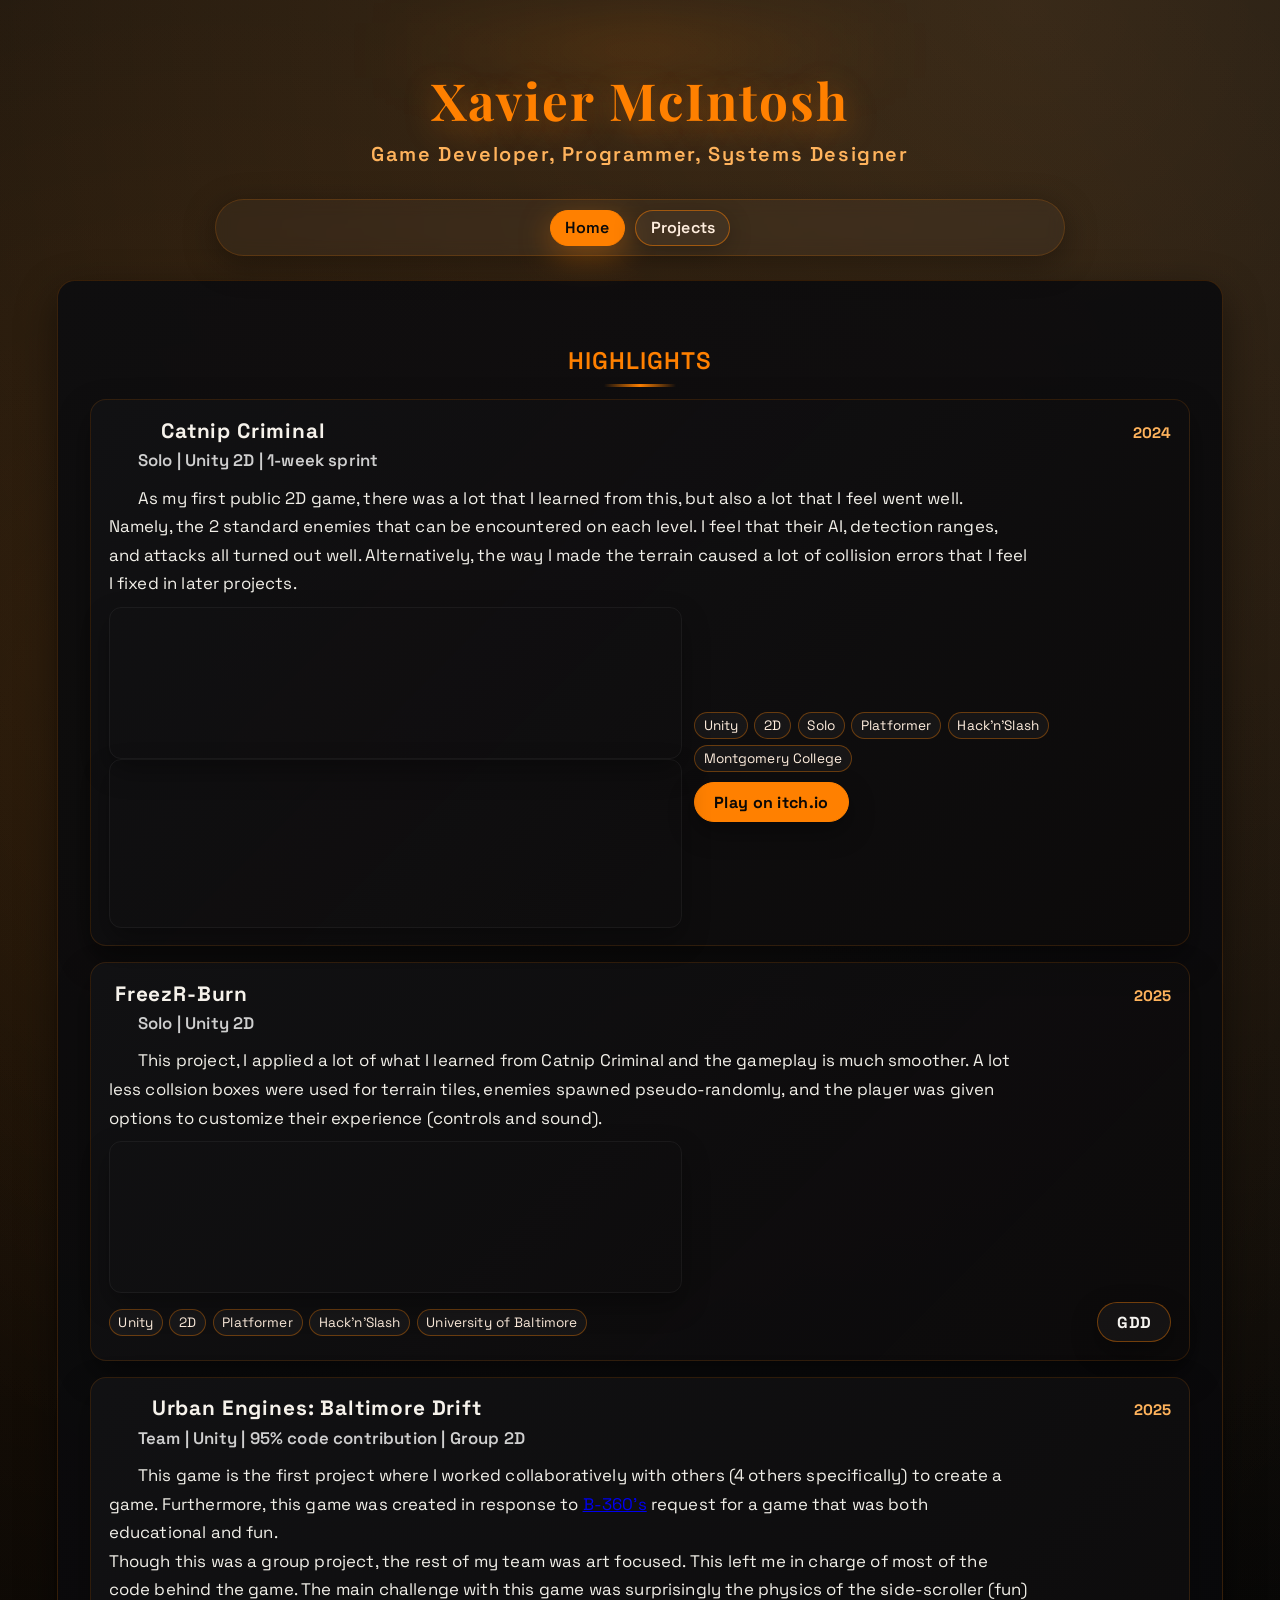
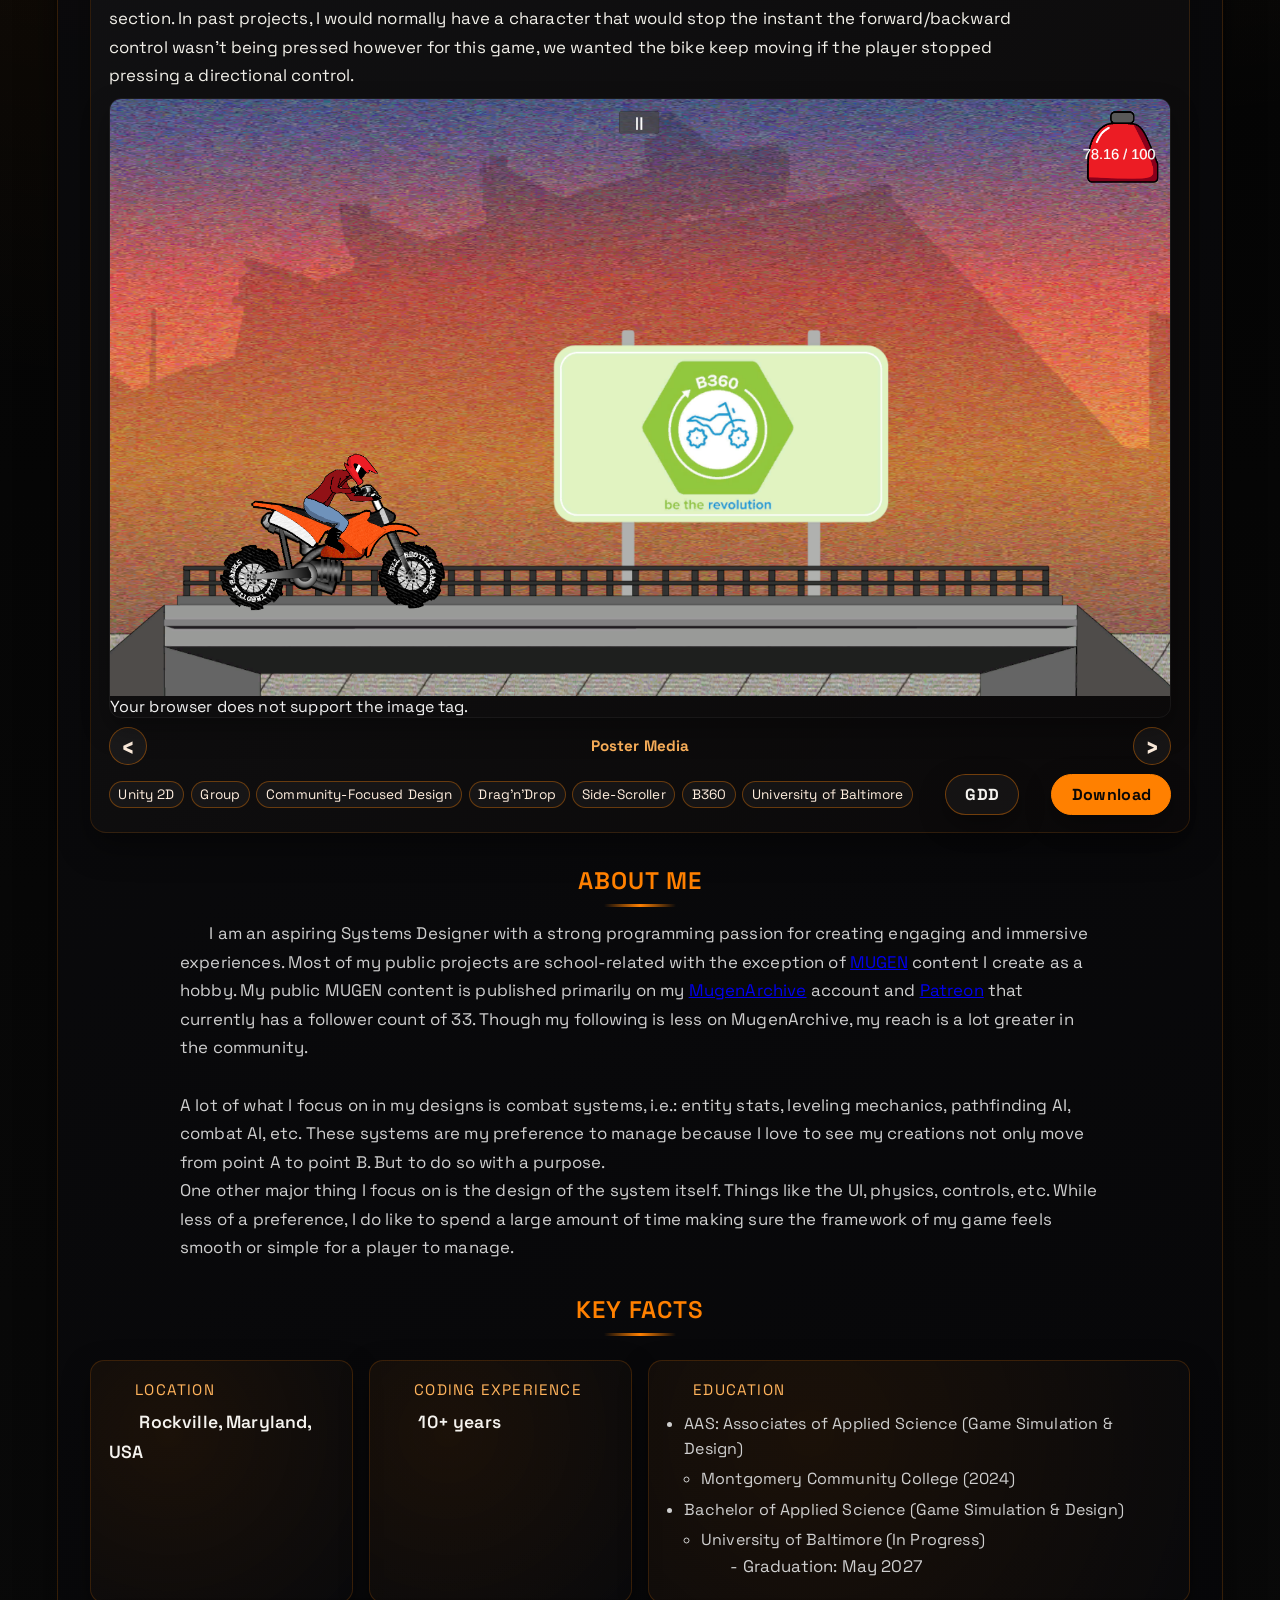
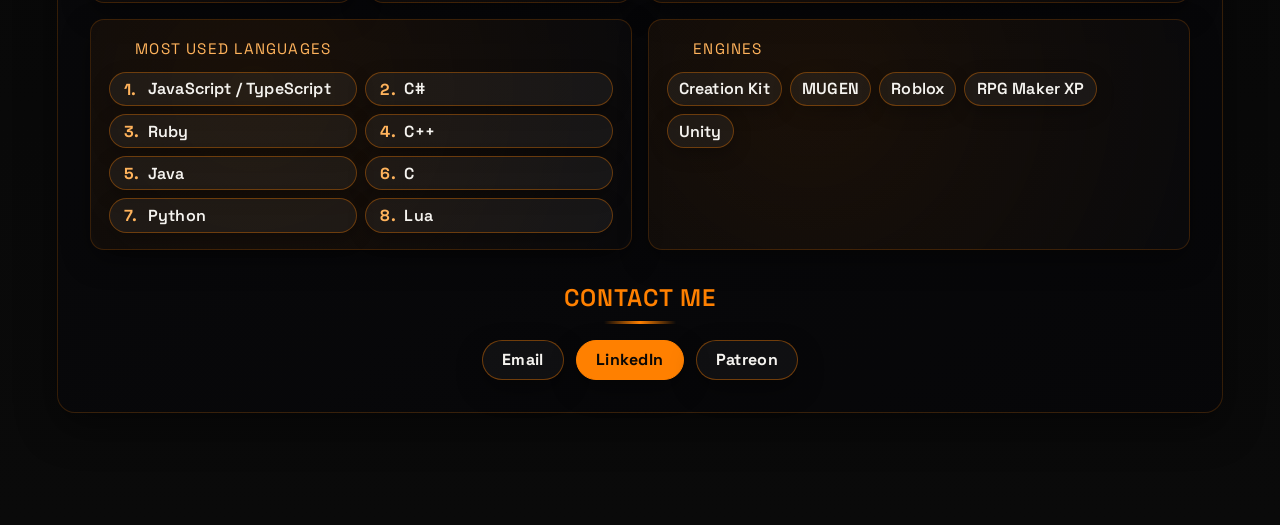
==== index.html @ 31fa4cba "Baltimore Drift Media" ====
<!DOCTYPE html>
<html lang="en">
	<head>
		<meta charset="UTF-8">
		<meta name="viewport" content="width=device-width, initial-scale=1.0">
		<title>Chickennuggetprime - Home</title>
		<link rel="stylesheet" href="css/default.css">
	</head>
	<body>
		<header>
		</header>

		<nav id="main-nav"></nav>

		<main>
			<!-- Highlight 2-3 best projects here -->
			<h2 id="highlights">Highlights</h2>
			<section class="project-subsection">
				<article class="project-card">
					<div class="project-header">
						<div>
							<h4>Catnip Criminal</h4>
							<p class="project-subtitle">Solo | Unity 2D | 1-week sprint</p>
						</div>
						<span class="project-year">2024</span>
					</div>
					<p class="project-description">
						As my first public 2D game, there was a lot that I learned from this, but also a lot that I feel went well. Namely, the 2 standard enemies that can be encountered on each level. I feel that their AI, detection ranges, and attacks all turned out well. Alternatively, the way I made the terrain caused a lot of collision errors that I feel I fixed in later projects. 
					</p>
					<div class="project-body">
						<div class="project-embed">
							<div class="embed-wrap">
								<iframe src="https://www.youtube.com/embed/rdVT3jwUMQI" title="Catnip Criminal: Speedrun" frameborder="0" allow="accelerometer; autoplay; clipboard-write; encrypted-media; gyroscope; picture-in-picture; web-share" referrerpolicy="strict-origin-when-cross-origin" allowfullscreen></iframe>
							</div>
							<div class="embed-wrap">
								<iframe width="552" height="167" frameborder="0" src="https://itch.io/embed/2780071"><a href="https://chickennuggetprime.itch.io/catnip-criminal">Catnip Criminal</a></iframe>
							</div>
						</div>
						<div class="project-actions">
							<div class="project-tags">
								<span class="tag">Unity</span>
								<span class="tag">2D</span>
								<span class="tag">Solo</span>
								<span class="tag">Platformer</span>
								<span class="tag">Hack'n'Slash</span>
								<span class="tag">Montgomery College</span>
							</div>
							<a class="cta-button primary" href="https://chickennuggetprime.itch.io/catnip-criminal" target="_blank" rel="noopener noreferrer">Play on itch.io</a>
						</div>
					</div>
				</article>
				<article class="project-card">
					<div class="project-header">
						<div>
							<h4>FreezR-Burn</h4>
							<p class="project-subtitle">Solo | Unity 2D</p>
						</div>
						<span class="project-year">2025</span>
					</div>
					<p class="project-description">This project, I applied a lot of what I learned from Catnip Criminal and the gameplay is much smoother. A lot less collsion boxes were used for terrain tiles, enemies spawned pseudo-randomly, and the player was given options to customize their experience (controls and sound).</p>
					<div class="project-body">
						<div class="project-embed">
							<div class="embed-wrap">
								<iframe src="https://www.youtube.com/embed/46uiu7GMymo" title="FreezR-Burn Showcase + Walkthrough" frameborder="0" allow="accelerometer; autoplay; clipboard-write; encrypted-media; gyroscope; picture-in-picture; web-share" referrerpolicy="strict-origin-when-cross-origin" allowfullscreen></iframe>
							</div>
						</div>
					</div>
					<div class="project-actions">
						<div class="project-tags">
							<span class="tag">Unity</span>
							<span class="tag">2D</span>
							<span class="tag">Platformer</span>
							<span class="tag">Hack'n'Slash</span>
							<span class="tag">University of Baltimore</span>
						</div>
						<a class="cta-button" href="https://docs.google.com/document/d/1O6h6tzzwibSC8hyhrvHvFsMnS9JlAKzaH1sHQv_SZjg/edit?usp=sharing" target="_blank" rel="noopener noreferrer">GDD</a>
					</div>
				</article>
				<article class="project-card">
					<div class="project-header">
						<div>
							<h4>Urban Engines: Baltimore Drift</h4>
							<p class="project-subtitle">Team | Unity | 95% code contribution | Group 2D</p>
						</div>
						<span class="project-year">2025</span>
					</div>
					<p class="project-description">This game is the first project where I worked collaboratively with others (4 others specifically) to create a game. Furthermore, this game was created in response to <a href="https://b360baltimore.org/" target="_blank" rel="noopener noreferrer">B-360's</a> request for a game that was both educational and fun.<br>
					Though this was a group project, the rest of my team was art focused. This left me in charge of most of the code behind the game. The main challenge with this game was surprisingly the physics of the side-scroller (fun) section. In past projects, I would normally have a character that would stop the instant the forward/backward control wasn't being pressed however for this game, we wanted the bike keep moving if the player stopped pressing a directional control.
					</p>
					<div class="project-embed media-carousel" aria-label="Pokemon Dragonscale media gallery">
						<div class="media-stage">
							<div class="embed-wrap media-slide is-active" data-media-title="Damage Test">
								<img class="project-image" controls preload="metadata" src="../media/baltDrift.png" type="image/png">
									Your browser does not support the image tag.
								</img>
							</div>
						</div>
						<div class="media-controls" aria-label="Media gallery controls">
							<button class="media-button media-prev" type="button" aria-label="Previous media">&lsaquo;</button>
							<p class="media-caption" aria-live="polite">Poster Media</p>
							<button class="media-button media-next" type="button" aria-label="Next media">&rsaquo;</button>
						</div>
					</div>
					<div class="project-actions">
						<div class="project-tags">
							<span class="tag">Unity 2D</span>
							<span class="tag">Group</span>
							<span class="tag">Community-Focused Design</span>
							<span class="tag">Drag'n'Drop</span>
							<span class="tag">Side-Scroller</span>
							<span class="tag">B360</span>
							<span class="tag">University of Baltimore</span>
						</div>
						<a class="cta-button" href="https://docs.google.com/document/d/1xGjw3XlNns646ASQZ-5f9fw0waR5Laa9ezNbfbkbyRg/edit?usp=sharing" target="_blank" rel="noopener noreferrer">GDD</a>
						<a class="cta-button primary" href="https://github.com/PrimeNuggets/Full-Throttle--Baltimore-Drift/releases/tag/v1.1.0" target="_blank" rel="noopener noreferrer">Download</a>
					</div>
				</article>
			</section>
			<h2 id="about">About Me</h2>
			<p>
				I am an aspiring Systems Designer with a strong programming passion for creating engaging and immersive experiences. Most of my public projects are school-related with the exception of <a href="https://www.elecbyte.com/mugendocs/mugen.html" target="_blank" rel="noopener noreferrer">MUGEN</a> content I create as a hobby. My public MUGEN content is published primarily on my <a href="https://mugenarchive.com/forums/member.php?222603-Chickennuggetprime" target="_blank" rel="noopener noreferrer">MugenArchive</a> account and <a href="patreon.com/PrimeNuggets" target="_blank" rel="noopener noreferrer">Patreon</a> that currently has a follower count of 33. Though my following is less on MugenArchive, my reach is a lot greater in the community.<br><br>

				A lot of what I focus on in my designs is combat systems, i.e.: entity stats, leveling mechanics, pathfinding AI, combat AI, etc. These systems are my preference to manage because I love to see my creations not only move from point A to point B. But to do so with a purpose.<br>
				One other major thing I focus on is the design of the system itself. Things like the UI, physics, controls, etc. While less of a preference, I do like to spend a large amount of time making sure the framework of my game feels smooth or simple for a player to manage.
			</p>
			<h2 id="facts">Key Facts</h2>
			<section class="facts-grid">
				<article class="fact-card">
					<p class="fact-label">Location</p>
					<p class="fact-value">Rockville, Maryland, USA</p>
				</article>
				<!-- Redudant Info
				<article class="fact-card">
					<p class="fact-label">Nationality</p>
					<p class="fact-value">American (birth)</p>
				</article-->
				<article class="fact-card">
					<p class="fact-label">Coding Experience</p>
					<p class="fact-value">10+ years</p>
				</article>
				<article class="fact-card wide">
					<p class="fact-label">Education</p>
					<ul class="fact-list">
						<li>
							AAS: Associates of Applied Science (Game Simulation &amp; Design)
							<ul>
								<li>Montgomery Community College (2024)</li>
							</ul>
						</li>
						<li>
							Bachelor of Applied Science (Game Simulation &amp; Design)
							<ul>
								<li>
									University of Baltimore (In Progress)
									<p>
										- Graduation: May 2027
									</p>
								</li>
							</ul>
						</li>
					</ul>
				</article>
				<article class="fact-card wide">
					<p class="fact-label">Most used languages</p>
					<ol class="pill-list ordered">
						<li>JavaScript / TypeScript</li>
						<li>C#</li>
						<!--li title="This language, while niche, is used for the majority of MUGEN-related projects">MUGEN Coding Language</li-->
						<li>Ruby</li>
						<li>C++</li>
						<li>Java</li>
						<li>C</li>
						<li>Python</li>
						<li>Lua</li>
					</ol>
				</article>
				<article class="fact-card wide">
					<p class="fact-label">Engines</p>
					<ul class="pill-list">
						<li>Creation Kit</li>
						<li>MUGEN</li>
						<li>Roblox</li>
						<li>RPG Maker XP</li>
						<li>Unity</li>
					</ul>
				</article>
			</section>
			<h2 id="contact">Contact Me</h2>
			<div class="contact-actions">
				<a class="cta-button" href="mailto:xaviernmcintosh@gmail.com">Email</a>
				<a class="cta-button primary" href="https://www.linkedin.com/in/xavier-mcintosh-23bb023a2" target="_blank" rel="noopener noreferrer">LinkedIn</a>
				<a class="cta-button" href="https://www.patreon.com/PrimeNuggets" target="_blank" rel="noopener noreferrer">Patreon</a>
			</div>
			<!-- Backstory -->
			<!-- Current Status -->
			<!-- Ideals -->
		</main>

		<footer>
		</footer>
	</body>
	<script src='js/headingLoader.js'></script>
	<script src='js/navLoader.js'></script>
</html>
---- css/default.css ----
@import url('https://fonts.googleapis.com/css2?family=Playfair+Display:wght@600;700&family=Space+Grotesk:wght@400;500;600&display=swap');

:root {
    --bg: #050505;
    --panel: #0b0b0f;
    --text: #f3f3f3;
    --muted: #cfcfcf;
    --accent: #ff8000;
    --accent-soft: #ffb35c;
    --accent-dark: #4a2500;
}

body {
    margin: 0;
    padding: 0;
    font-family: 'Space Grotesk', 'Segoe UI', sans-serif;
    background: radial-gradient(circle at 20% 20%, rgba(255, 128, 0, 0.12), transparent 40%),
                radial-gradient(circle at 80% 0%, rgba(255, 179, 92, 0.18), transparent 45%),
                linear-gradient(180deg, #0a0a0a 0%, #050505 45%, #0a0a0a 100%);
    color: var(--text);
    min-height: 100vh;
    letter-spacing: 0.01em;
}

p {
    color: var(--muted);
    line-height: 1.7;
    font-size: 1.05rem;
    margin: 0 auto;
    max-width: 920px;
    text-indent: 1.75em;
}

h1, h2, h3, h4, h5, h6 {
    position: static;
    text-align: center;
    letter-spacing: 0.04em;
}
h1 {
    font-family: 'Playfair Display', 'Times New Roman', serif;
    font-size: 3.2em;
    margin: 0.5em 0 0.15em;
    color: var(--accent);
    text-shadow: 0 8px 32px rgba(255, 128, 0, 0.45);
}

h2 {
    color: var(--accent);
    font-weight: 600;
    text-transform: uppercase;
    margin: 2rem 0 0.75rem;
}

h2::after {
    content: '';
    display: block;
    width: 72px;
    height: 3px;
    margin: 0.5rem auto 0;
    background: linear-gradient(90deg, transparent, var(--accent), transparent);
}

nav#main-nav {
    background: rgba(255, 255, 255, 0.03);
    color: #ffeede;
    display: flex;
    justify-content: center;
    align-items: center;
    padding: 0.6rem 0.9rem;
    border-radius: 999px;
    border: 1px solid rgba(255, 128, 0, 0.18);
    box-shadow: 0 8px 32px rgba(0, 0, 0, 0.35);
    max-width: 820px;
    margin: 0.75rem auto 1.5rem;
    backdrop-filter: blur(8px);
    position: sticky;
    top: 0.6rem;
    z-index: 10;
}

.nav-links {
    display: flex;
    gap: 0.65rem;
    flex-wrap: wrap;
    justify-content: center;
    width: 100%;
}

.nav-link {
    border: 1px solid rgba(255, 128, 0, 0.5);
    padding: 0.4rem 0.9rem;
    background: rgba(255, 255, 255, 0.03);
    color: #ffeede;
    text-decoration: none;
    border-radius: 999px;
    font-weight: 600;
    letter-spacing: 0.01em;
    transition: background-color 0.25s ease, color 0.25s ease, box-shadow 0.25s ease;
    box-shadow: 0 6px 22px rgba(0, 0, 0, 0.25);
}

.nav-link:hover {
    background-color: rgba(255, 128, 0, 0.14);
    color: #fff6ec;
    box-shadow: 0 8px 28px rgba(255, 128, 0, 0.25);
}

.nav-link.current-page {
    background-color: var(--accent);
    color: #0c0a09;
    border-color: var(--accent);
    box-shadow: 0 10px 32px rgba(255, 128, 0, 0.35);
}

header {
    text-align: center;
    padding: 2.5rem 1rem 1.25rem;
    position: relative;
}

header::before {
    content: '';
    position: absolute;
    inset: 12% 18% auto;
    height: 30%;
    background: radial-gradient(circle, rgba(255, 128, 0, 0.15), transparent 65%);
    filter: blur(28px);
    z-index: -1;
}

header h2 {
    font-family: 'Space Grotesk', 'Segoe UI', sans-serif;
    margin: 0.35rem 0 0;
    color: var(--accent-soft);
    text-transform: none;
    letter-spacing: 0.08em;
    font-size: 1.25rem;
}

header h2::after {
    display: none;
}

main {
    max-width: 1100px;
    margin: 1rem auto 3rem;
    padding: 2rem;
    background: linear-gradient(145deg, rgba(13, 13, 15, 0.92), rgba(7, 7, 9, 0.95));
    border: 1px solid rgba(255, 128, 0, 0.18);
    border-radius: 18px;
    box-shadow: 0 14px 40px rgba(0, 0, 0, 0.45);
}

footer {
    max-width: 1100px;
    margin: 0 auto 2rem;
    padding: 1rem;
    text-align: center;
    color: rgba(255, 255, 255, 0.55);
    font-size: 0.9rem;
}

.contact-actions {
    display: flex;
    justify-content: center;
    gap: 0.75rem;
    flex-wrap: wrap;
    margin: 1rem 0 0;
}

.cta-button {
    display: inline-flex;
    align-items: center;
    justify-content: center;
    padding: 0.55rem 1.2rem;
    border-radius: 999px;
    border: 1px solid rgba(255, 128, 0, 0.4);
    background: rgba(255, 255, 255, 0.04);
    color: #f5f3ef;
    text-decoration: none;
    font-weight: 700;
    letter-spacing: 0.02em;
    box-shadow: 0 10px 26px rgba(0, 0, 0, 0.35);
    transition: transform 0.2s ease, box-shadow 0.25s ease, background-color 0.25s ease, border-color 0.25s ease;
}

.cta-button:hover {
    transform: translateY(-2px);
    box-shadow: 0 12px 32px rgba(255, 128, 0, 0.28);
    background: rgba(255, 128, 0, 0.14);
    border-color: var(--accent);
}

.cta-button.primary {
    background: var(--accent);
    color: #0b0806;
    border-color: var(--accent);
}

.cta-button.primary:hover {
    background: var(--accent-soft);
    box-shadow: 0 12px 32px rgba(255, 179, 92, 0.35);
}

.facts-grid {
    display: grid;
    grid-template-columns: repeat(auto-fit, minmax(240px, 1fr));
    gap: 1rem;
    margin: 1.5rem 0 0.5rem;
}

.fact-card {
    border: 1px solid rgba(255, 128, 0, 0.18);
    background: radial-gradient(circle at 30% 30%, rgba(255, 128, 0, 0.08), rgba(10, 10, 12, 0.95));
    border-radius: 14px;
    padding: 1rem 1.1rem;
    box-shadow: 0 10px 28px rgba(0, 0, 0, 0.35);
    min-height: 130px;
    display: flex;
    flex-direction: column;
    gap: 0.35rem;
}

.fact-card.wide {
    grid-column: span 2;
    text-indent: 0;
}

@media (max-width: 780px) {
    .fact-card.wide {
        grid-column: span 1;
    }
}

.fact-label {
    text-transform: uppercase;
    letter-spacing: 0.08em;
    font-size: 0.95rem;
    color: var(--accent-soft);
    margin: 0;
}

.fact-value {
    font-size: 1.1rem;
    font-weight: 600;
    color: #f5f3ef;
    margin: 0;
}

.fact-list {
    margin: 0.15rem 0 0 0;
    padding-left: 1.1rem;
    color: var(--muted);
    line-height: 1.6;
}

.fact-list ul {
    padding-left: 1.05rem;
    margin: 0.25rem 0 0.35rem;
}

.pill-list {
    list-style: none;
    padding: 0;
    margin: 0.25rem 0 0;
    display: flex;
    flex-wrap: wrap;
    gap: 0.5rem;
}

.pill-list li {
    background: rgba(255, 255, 255, 0.05);
    border: 1px solid rgba(255, 128, 0, 0.35);
    padding: 0.35rem 0.7rem;
    border-radius: 999px;
    color: #f5f3ef;
    font-weight: 600;
    box-shadow: 0 6px 18px rgba(0, 0, 0, 0.25);
}

.pill-list.ordered {
    counter-reset: pill-counter;
    display: grid;
    grid-template-columns: repeat(auto-fit, minmax(180px, 1fr));
}

.pill-list.ordered li {
    counter-increment: pill-counter;
    position: relative;
    padding-left: 2.4rem;
}

.pill-list.ordered li::before {
    content: counter(pill-counter) ".";
    position: absolute;
    left: 0.9rem;
    top: 50%;
    transform: translateY(-50%);
    color: var(--accent-soft);
    font-weight: 700;
}

.projects-grid {
    display: flex;
    flex-direction: column;
    gap: 1.5rem;
    margin: 1rem 0 2rem;
}

.project-section h3 {
    color: var(--accent);
    text-transform: uppercase;
    letter-spacing: 0.08em;
    margin-bottom: 0.5rem;
}

.project-subsection {
    display: grid;
    gap: 1rem;
}

.project-card {
    border: 1px solid rgba(255, 128, 0, 0.14);
    background: linear-gradient(135deg, rgba(18, 18, 20, 0.95), rgba(12, 10, 10, 0.9));
    border-radius: 16px;
    padding: 1.1rem;
    box-shadow: 0 14px 32px rgba(0, 0, 0, 0.38);
    display: flex;
    flex-direction: column;
    gap: 0.55rem;
}

.project-card.coming-soon {
    border-style: dashed;
    background: linear-gradient(135deg, rgba(18, 14, 10, 0.94), rgba(22, 18, 14, 0.9));
}

.project-header {
    display: flex;
    justify-content: space-between;
    align-items: baseline;
    gap: 0.75rem;
}

.project-header h4 {
    margin: 0;
    color: #f6f2eb;
    font-size: 1.3rem;
}

.project-subtitle {
    margin: 0.15rem 0 0;
    color: var(--muted);
    font-weight: 600;
    letter-spacing: 0.01em;
}

.project-year {
    color: var(--accent-soft);
    font-weight: 700;
    font-size: 0.95rem;
}

.project-description {
    color: #f1efe8;
    margin: 0;
}

.project-body {
    display: grid;
    gap: 0.75rem;
}

.project-embed .embed-wrap {
    position: relative;
    overflow: hidden;
    border-radius: 12px;
    box-shadow: 0 12px 28px rgba(0, 0, 0, 0.32);
    border: 1px solid rgba(255, 255, 255, 0.05);
}

.project-embed iframe {
    width: 100%;
    border: none;
    display: block;
}

.project-video {
    width: 100%;
    height: auto;
    aspect-ratio: 16 / 9;
    display: block;
    background: #000;
    border: none;
}

.media-carousel {
    display: grid;
    gap: 0.55rem;
}

.media-stage {
    position: relative;
}

.media-slide {
    display: none;
}

.media-slide.is-active {
    display: block;
}

.media-slide img,
.media-slide video,
.media-slide iframe {
    width: 100%;
    display: block;
}

.media-slide img,
.media-slide video {
    aspect-ratio: 16 / 9;
    object-fit: cover;
}

.media-controls {
    display: grid;
    grid-template-columns: 2.4rem minmax(0, 1fr) 2.4rem;
    align-items: center;
    gap: 0.55rem;
}

.media-button {
    width: 2.4rem;
    height: 2.4rem;
    border-radius: 50%;
    border: 1px solid rgba(255, 128, 0, 0.4);
    background: rgba(255, 255, 255, 0.05);
    color: #ffeede;
    cursor: pointer;
    font: inherit;
    font-size: 1.6rem;
    font-weight: 700;
    line-height: 1;
    transition: background-color 0.2s ease, border-color 0.2s ease, color 0.2s ease;
}

.media-button:hover,
.media-button:focus-visible {
    background: rgba(255, 128, 0, 0.16);
    border-color: var(--accent);
    color: #fff6ec;
}

.media-button:disabled {
    cursor: default;
    opacity: 0.45;
}

.media-caption {
    margin: 0;
    max-width: none;
    text-align: center;
    text-indent: 0;
    color: var(--accent-soft);
    font-size: 0.95rem;
    font-weight: 700;
}

.embed-fallback {
    margin-top: 0.35rem;
    display: flex;
    gap: 0.65rem;
    flex-wrap: wrap;
    align-items: center;
    color: var(--muted);
    font-size: 0.95rem;
}

.embed-fallback p {
    margin: 0;
    text-indent: 0;
}

.project-actions {
    display: flex;
    flex-wrap: wrap;
    gap: 0.6rem;
    align-items: center;
    justify-content: space-between;
}

.project-tags {
    display: flex;
    flex-wrap: wrap;
    gap: 0.4rem;
}

.tag {
    border: 1px solid rgba(255, 128, 0, 0.35);
    color: #ffeede;
    padding: 0.25rem 0.55rem;
    border-radius: 999px;
    font-size: 0.85rem;
    background: rgba(255, 255, 255, 0.04);
    letter-spacing: 0.01em;
}

.cta-button.disabled {
    cursor: default;
    opacity: 0.65;
    pointer-events: none;
}

@media (min-width: 880px) {
    .project-body {
        grid-template-columns: 1.2fr 1fr;
        align-items: center;
    }
}
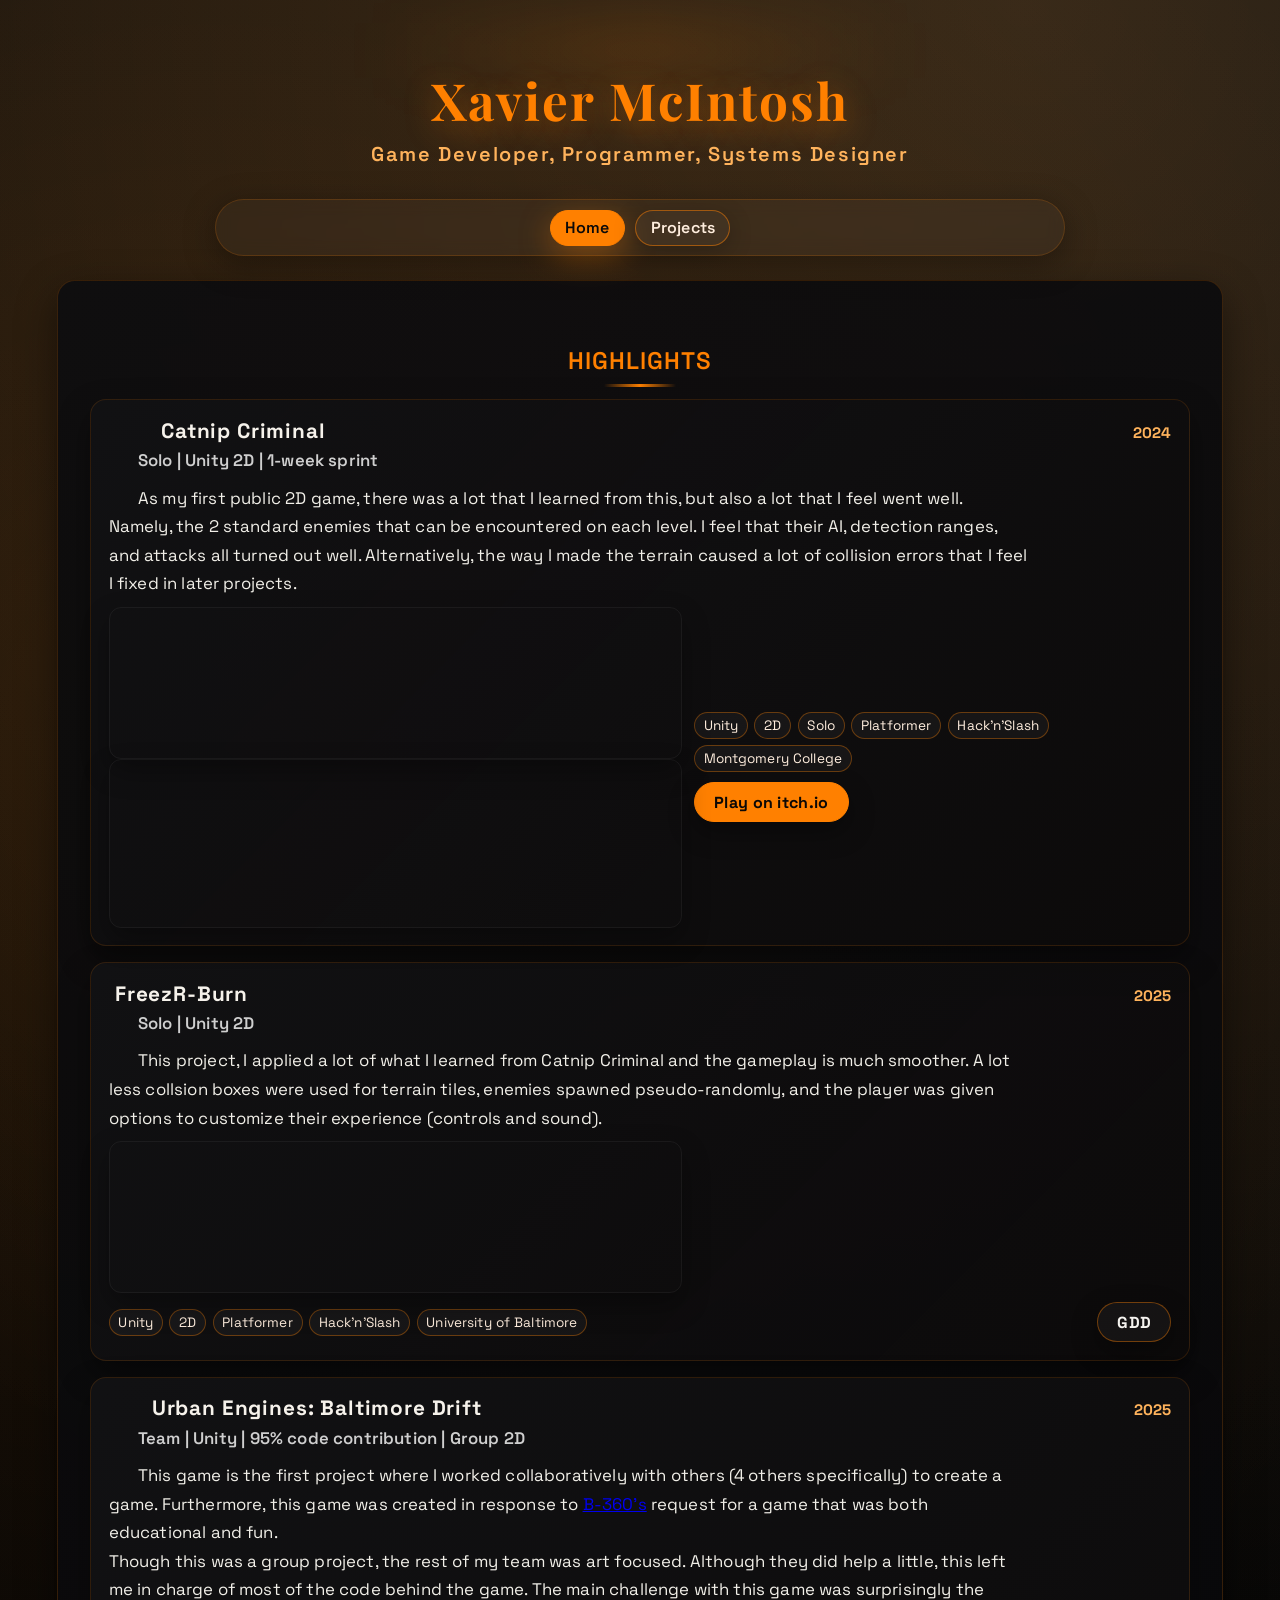
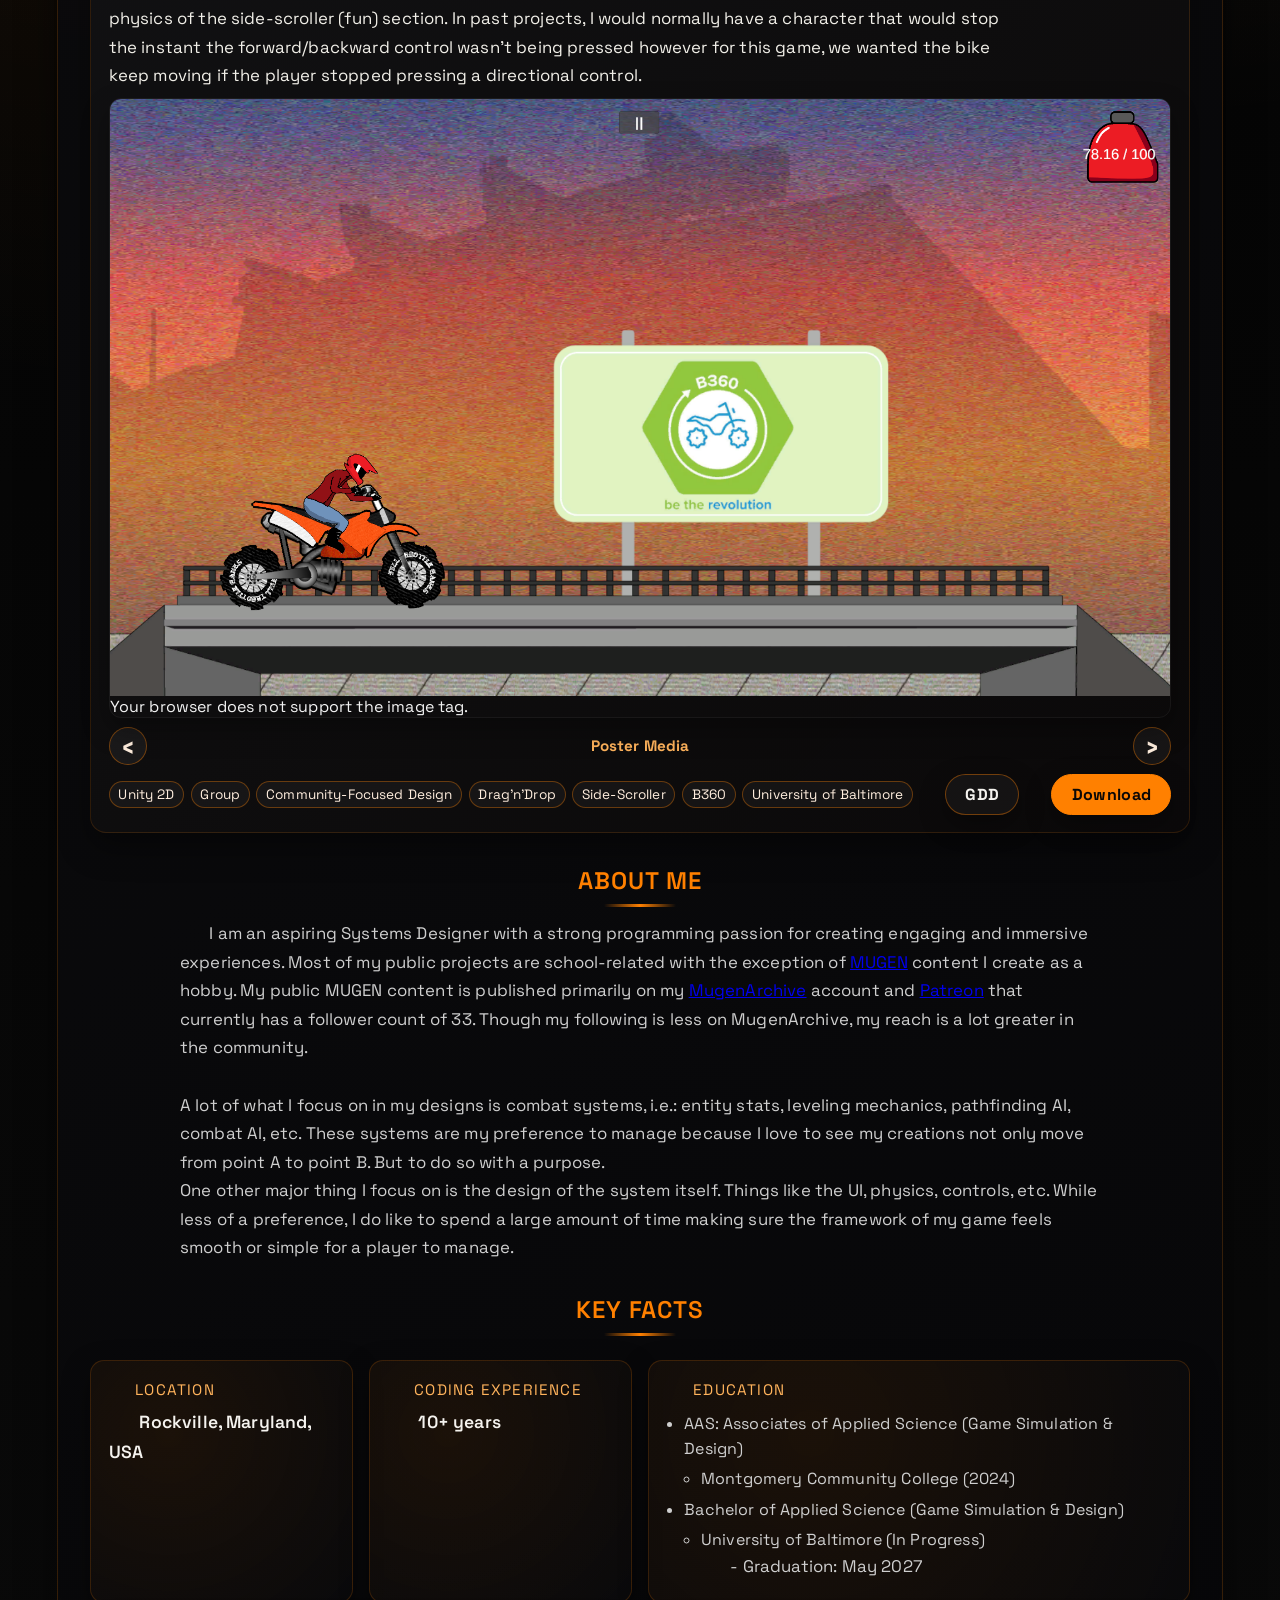
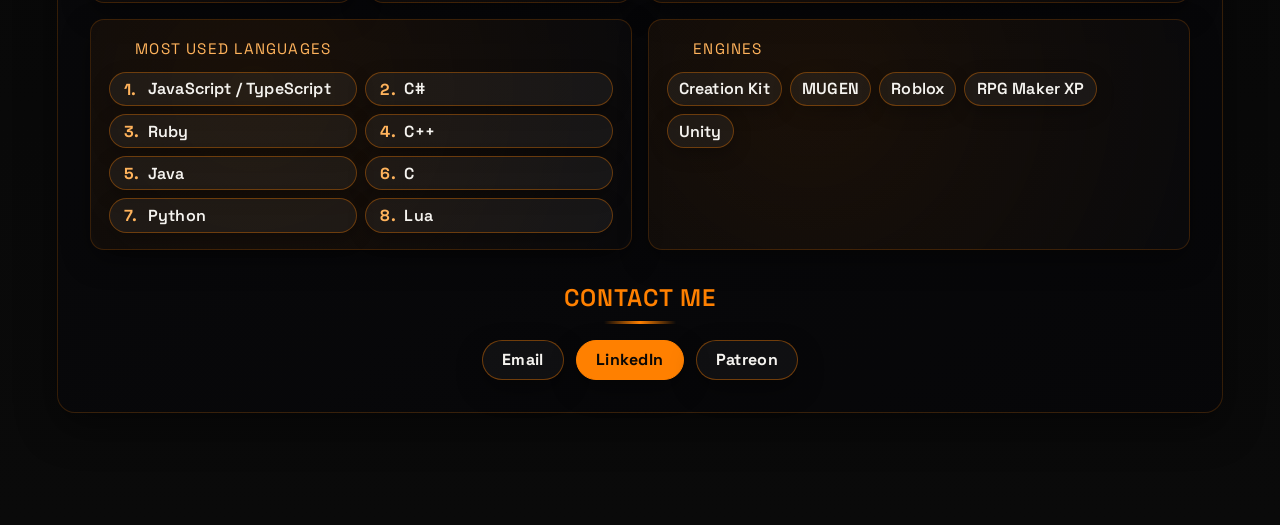
==== commit 3717f0e2: "Balt Drift Contribution Update" ====
--- a/index.html
+++ b/index.html
@@ -85,7 +85,7 @@
 						<span class="project-year">2025</span>
 					</div>
 					<p class="project-description">This game is the first project where I worked collaboratively with others (4 others specifically) to create a game. Furthermore, this game was created in response to <a href="https://b360baltimore.org/" target="_blank" rel="noopener noreferrer">B-360's</a> request for a game that was both educational and fun.<br>
-					Though this was a group project, the rest of my team was art focused. This left me in charge of most of the code behind the game. The main challenge with this game was surprisingly the physics of the side-scroller (fun) section. In past projects, I would normally have a character that would stop the instant the forward/backward control wasn't being pressed however for this game, we wanted the bike keep moving if the player stopped pressing a directional control.
+					Though this was a group project, the rest of my team was art focused. Although they did help a little, this left me in charge of most of the code behind the game. The main challenge with this game was surprisingly the physics of the side-scroller (fun) section. In past projects, I would normally have a character that would stop the instant the forward/backward control wasn't being pressed however for this game, we wanted the bike keep moving if the player stopped pressing a directional control.
 					</p>
 					<div class="project-embed media-carousel" aria-label="Pokemon Dragonscale media gallery">
 						<div class="media-stage">
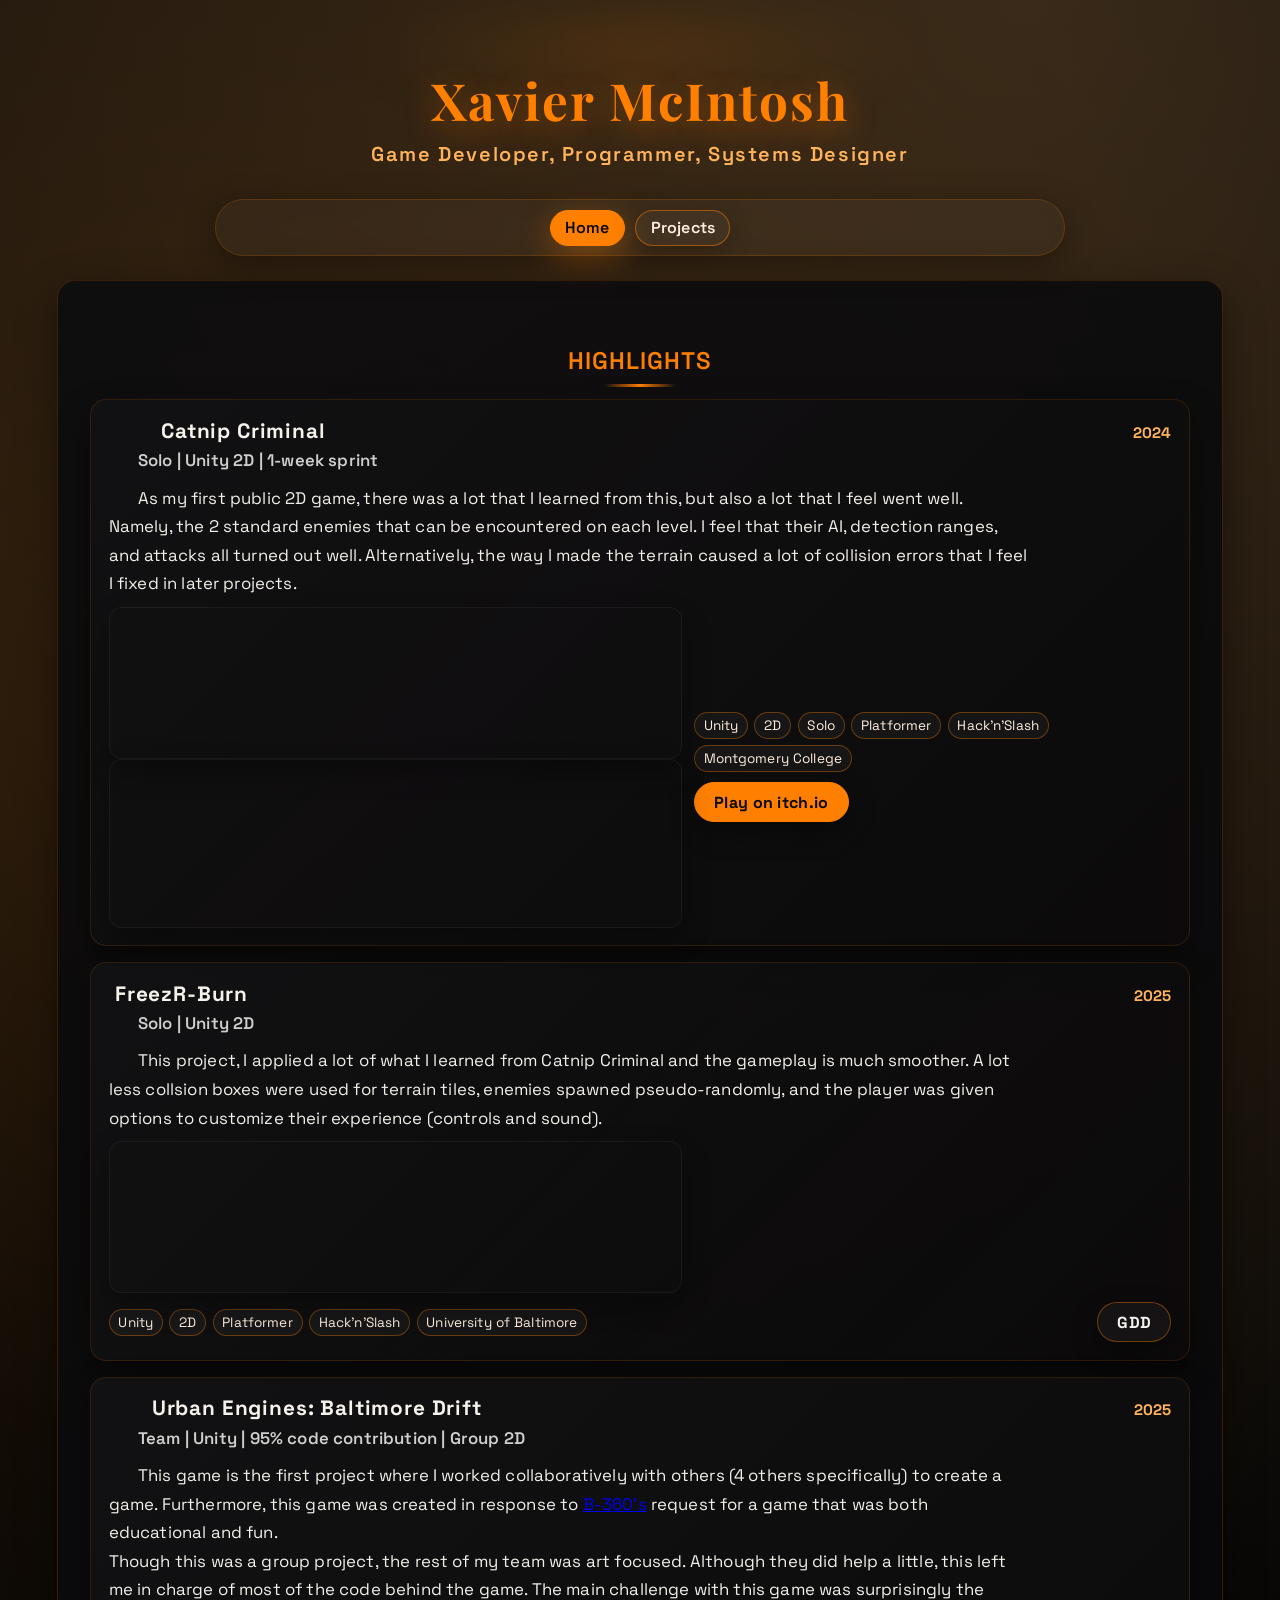
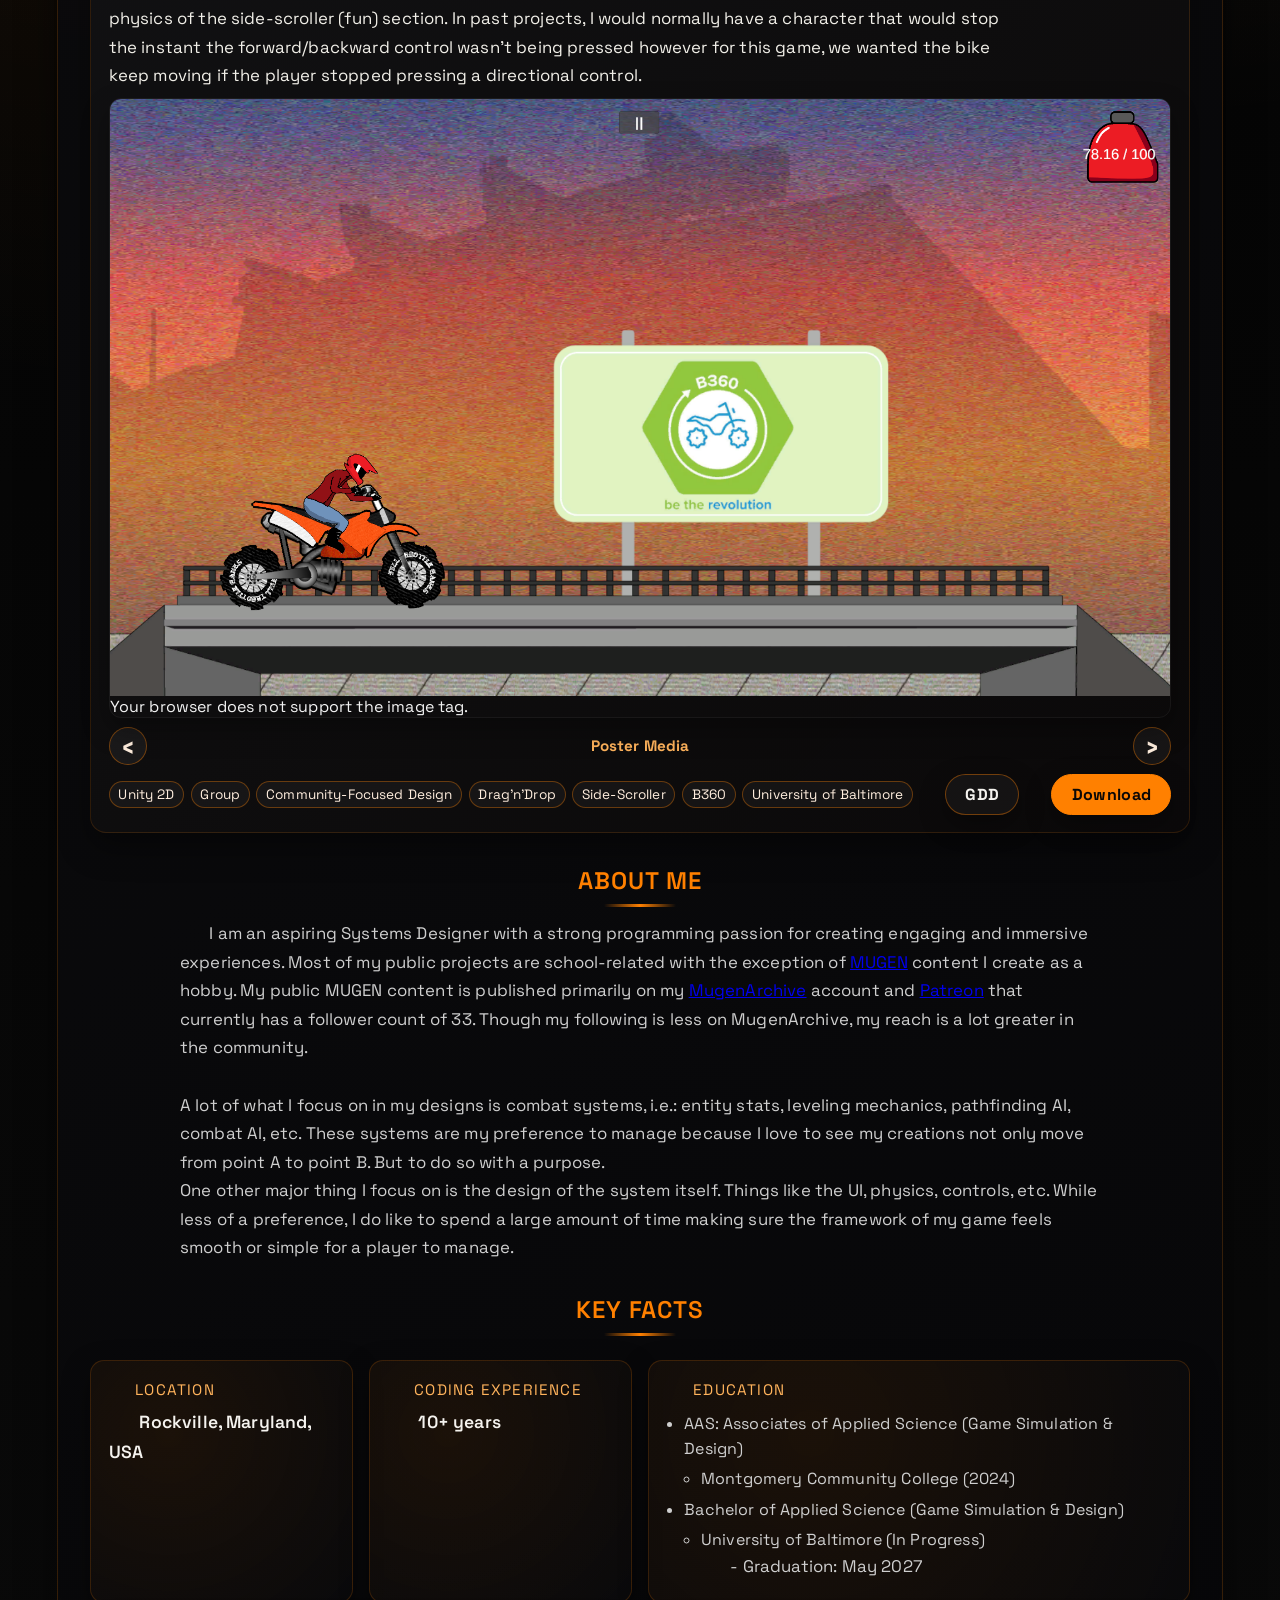
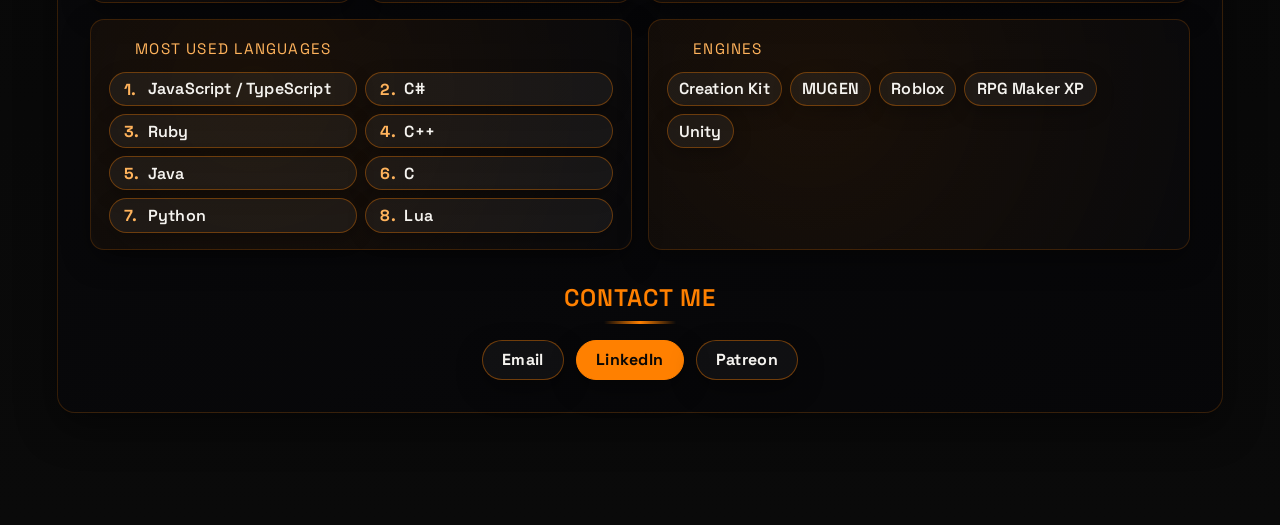
==== commit e0bf05a7: "Bug fix" ====
--- a/index.html
+++ b/index.html
@@ -87,10 +87,10 @@
 					<p class="project-description">This game is the first project where I worked collaboratively with others (4 others specifically) to create a game. Furthermore, this game was created in response to <a href="https://b360baltimore.org/" target="_blank" rel="noopener noreferrer">B-360's</a> request for a game that was both educational and fun.<br>
 					Though this was a group project, the rest of my team was art focused. Although they did help a little, this left me in charge of most of the code behind the game. The main challenge with this game was surprisingly the physics of the side-scroller (fun) section. In past projects, I would normally have a character that would stop the instant the forward/backward control wasn't being pressed however for this game, we wanted the bike keep moving if the player stopped pressing a directional control.
 					</p>
-					<div class="project-embed media-carousel" aria-label="Pokemon Dragonscale media gallery">
+					<div class="project-embed media-carousel" aria-label="Baltimore Drift media gallery">
 						<div class="media-stage">
-							<div class="embed-wrap media-slide is-active" data-media-title="Damage Test">
-								<img class="project-image" controls preload="metadata" src="../media/baltDrift.png" type="image/png">
+							<div class="embed-wrap media-slide is-active" data-media-title="Poster Media">
+								<img class="project-image" controls preload="metadata" src="media/baltDrift.png" type="image/png">
 									Your browser does not support the image tag.
 								</img>
 							</div>
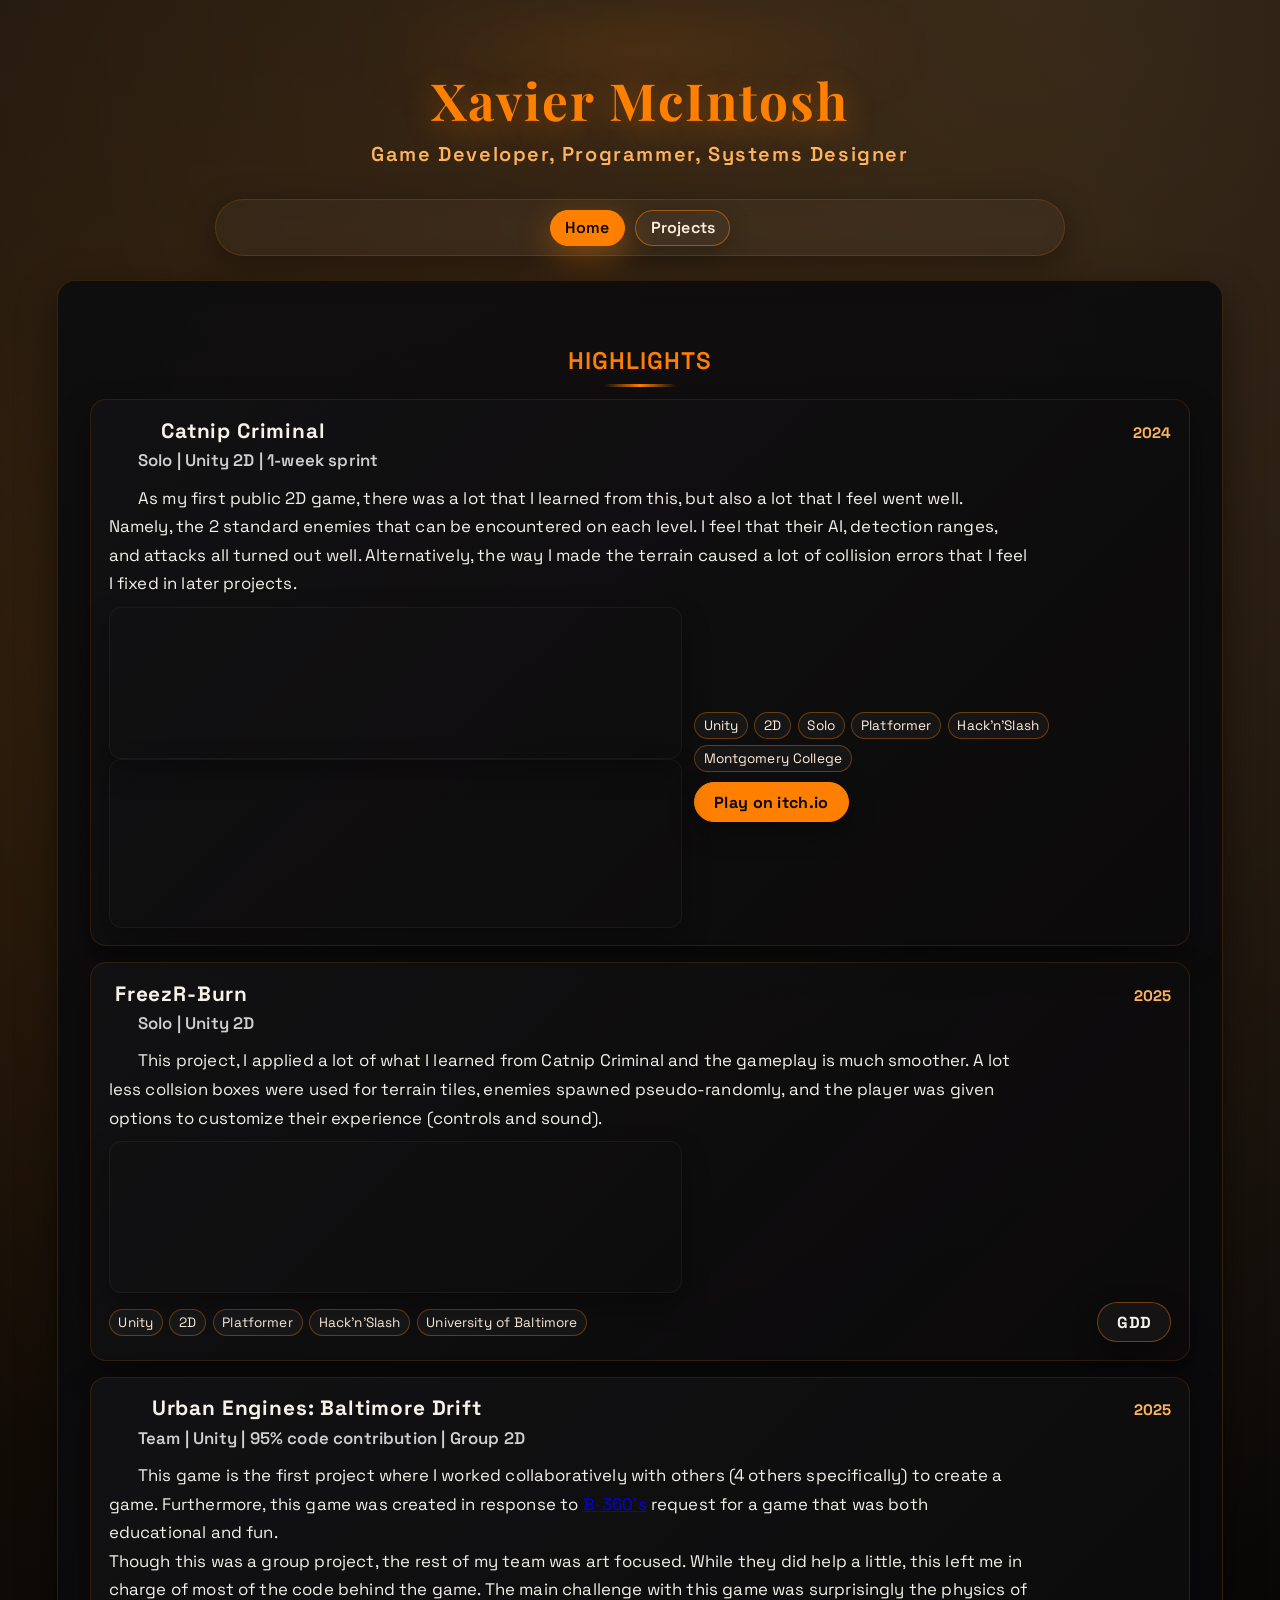
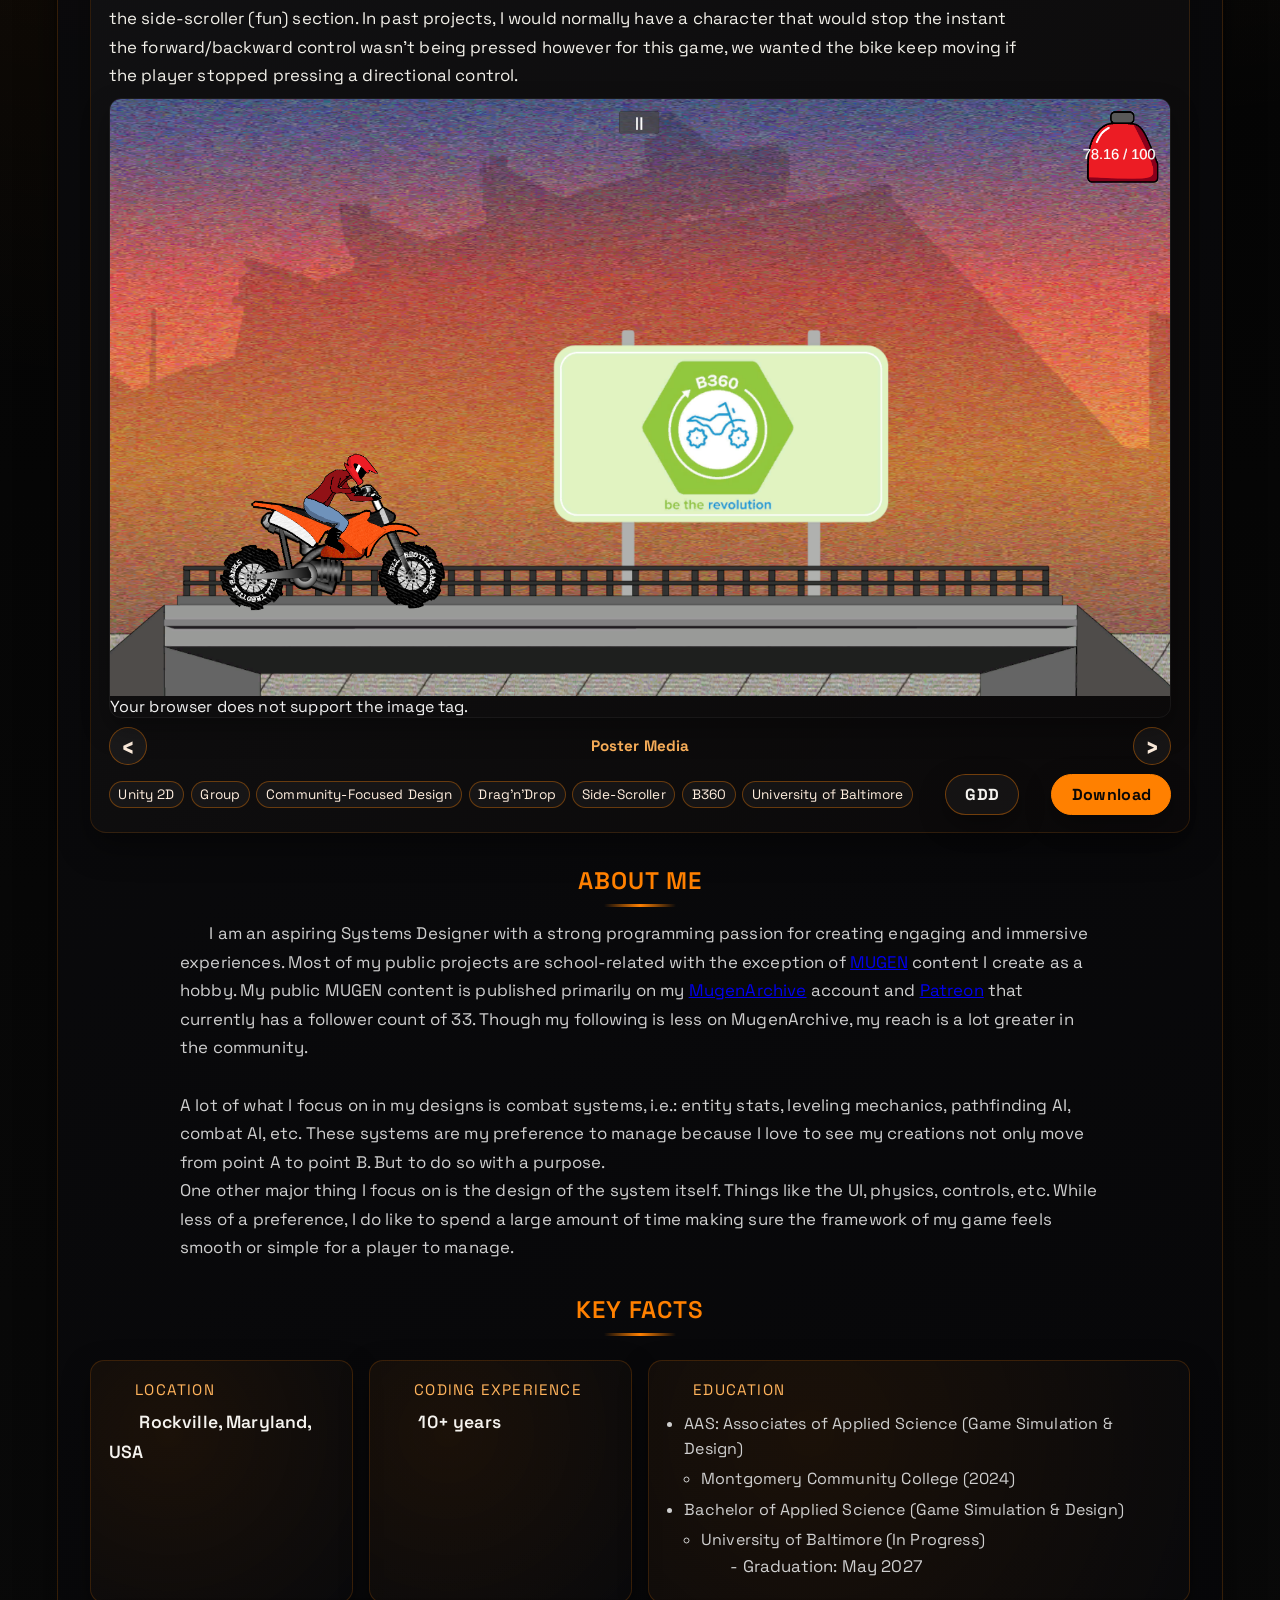
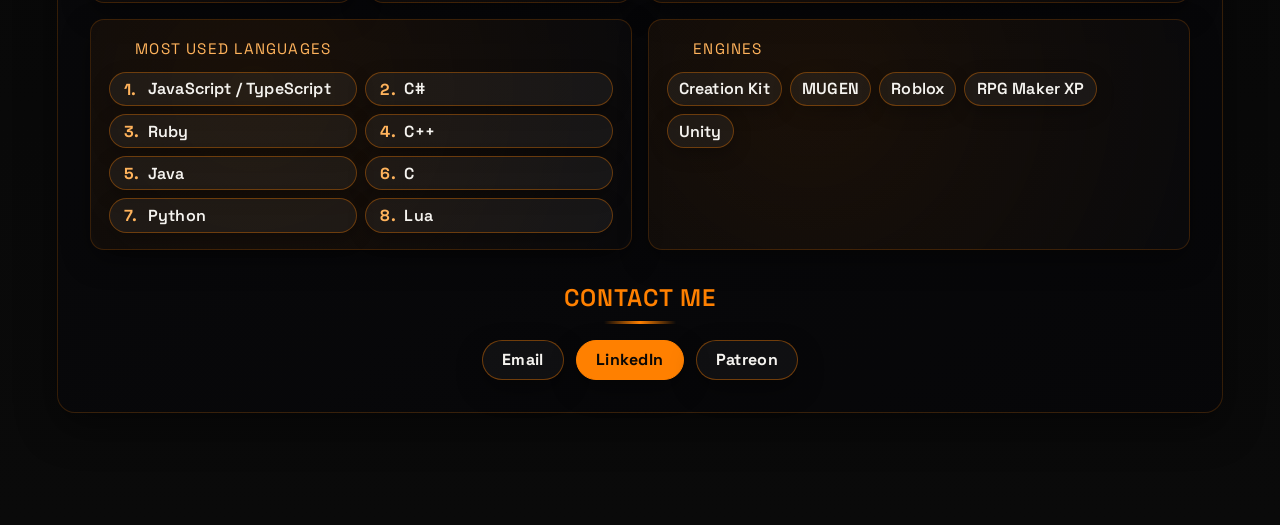
==== commit a32ea4ec: "Word Choice update" ====
--- a/index.html
+++ b/index.html
@@ -85,7 +85,7 @@
 						<span class="project-year">2025</span>
 					</div>
 					<p class="project-description">This game is the first project where I worked collaboratively with others (4 others specifically) to create a game. Furthermore, this game was created in response to <a href="https://b360baltimore.org/" target="_blank" rel="noopener noreferrer">B-360's</a> request for a game that was both educational and fun.<br>
-					Though this was a group project, the rest of my team was art focused. Although they did help a little, this left me in charge of most of the code behind the game. The main challenge with this game was surprisingly the physics of the side-scroller (fun) section. In past projects, I would normally have a character that would stop the instant the forward/backward control wasn't being pressed however for this game, we wanted the bike keep moving if the player stopped pressing a directional control.
+					Though this was a group project, the rest of my team was art focused. While they did help a little, this left me in charge of most of the code behind the game. The main challenge with this game was surprisingly the physics of the side-scroller (fun) section. In past projects, I would normally have a character that would stop the instant the forward/backward control wasn't being pressed however for this game, we wanted the bike keep moving if the player stopped pressing a directional control.
 					</p>
 					<div class="project-embed media-carousel" aria-label="Baltimore Drift media gallery">
 						<div class="media-stage">
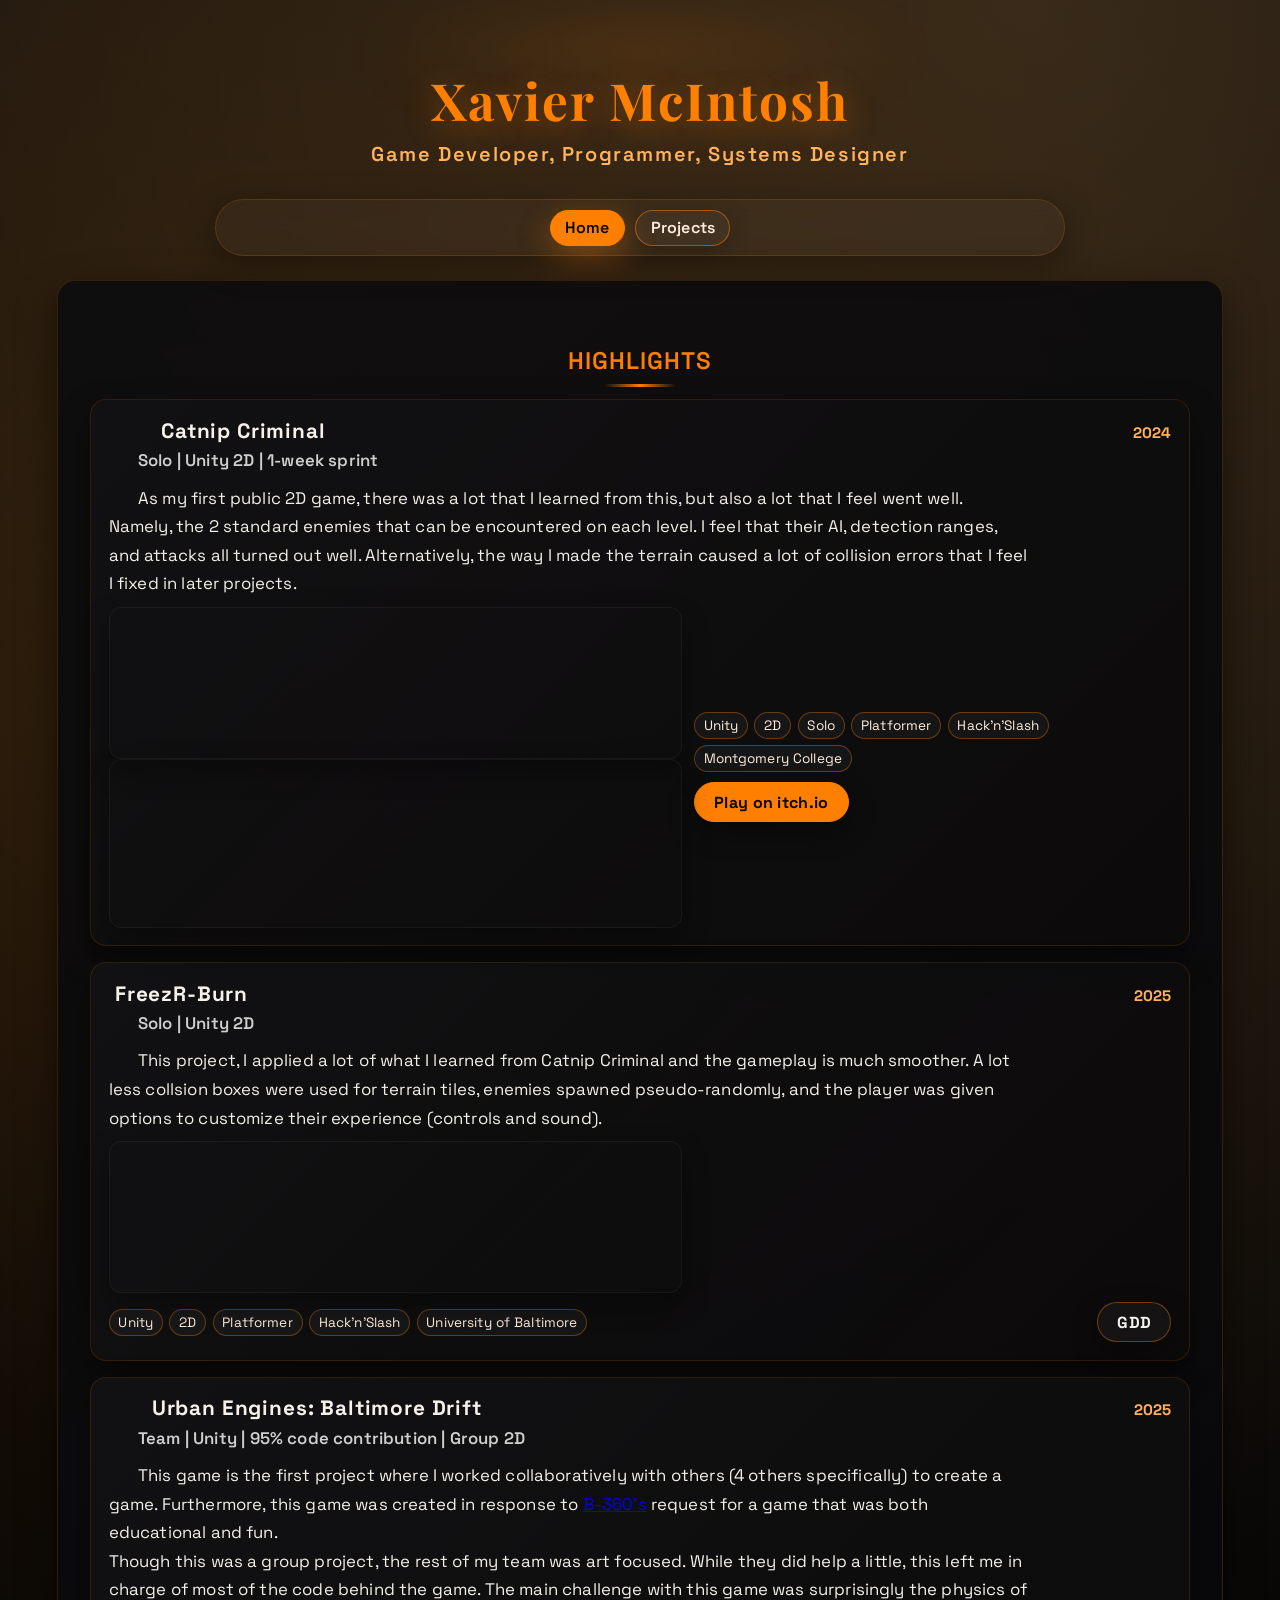
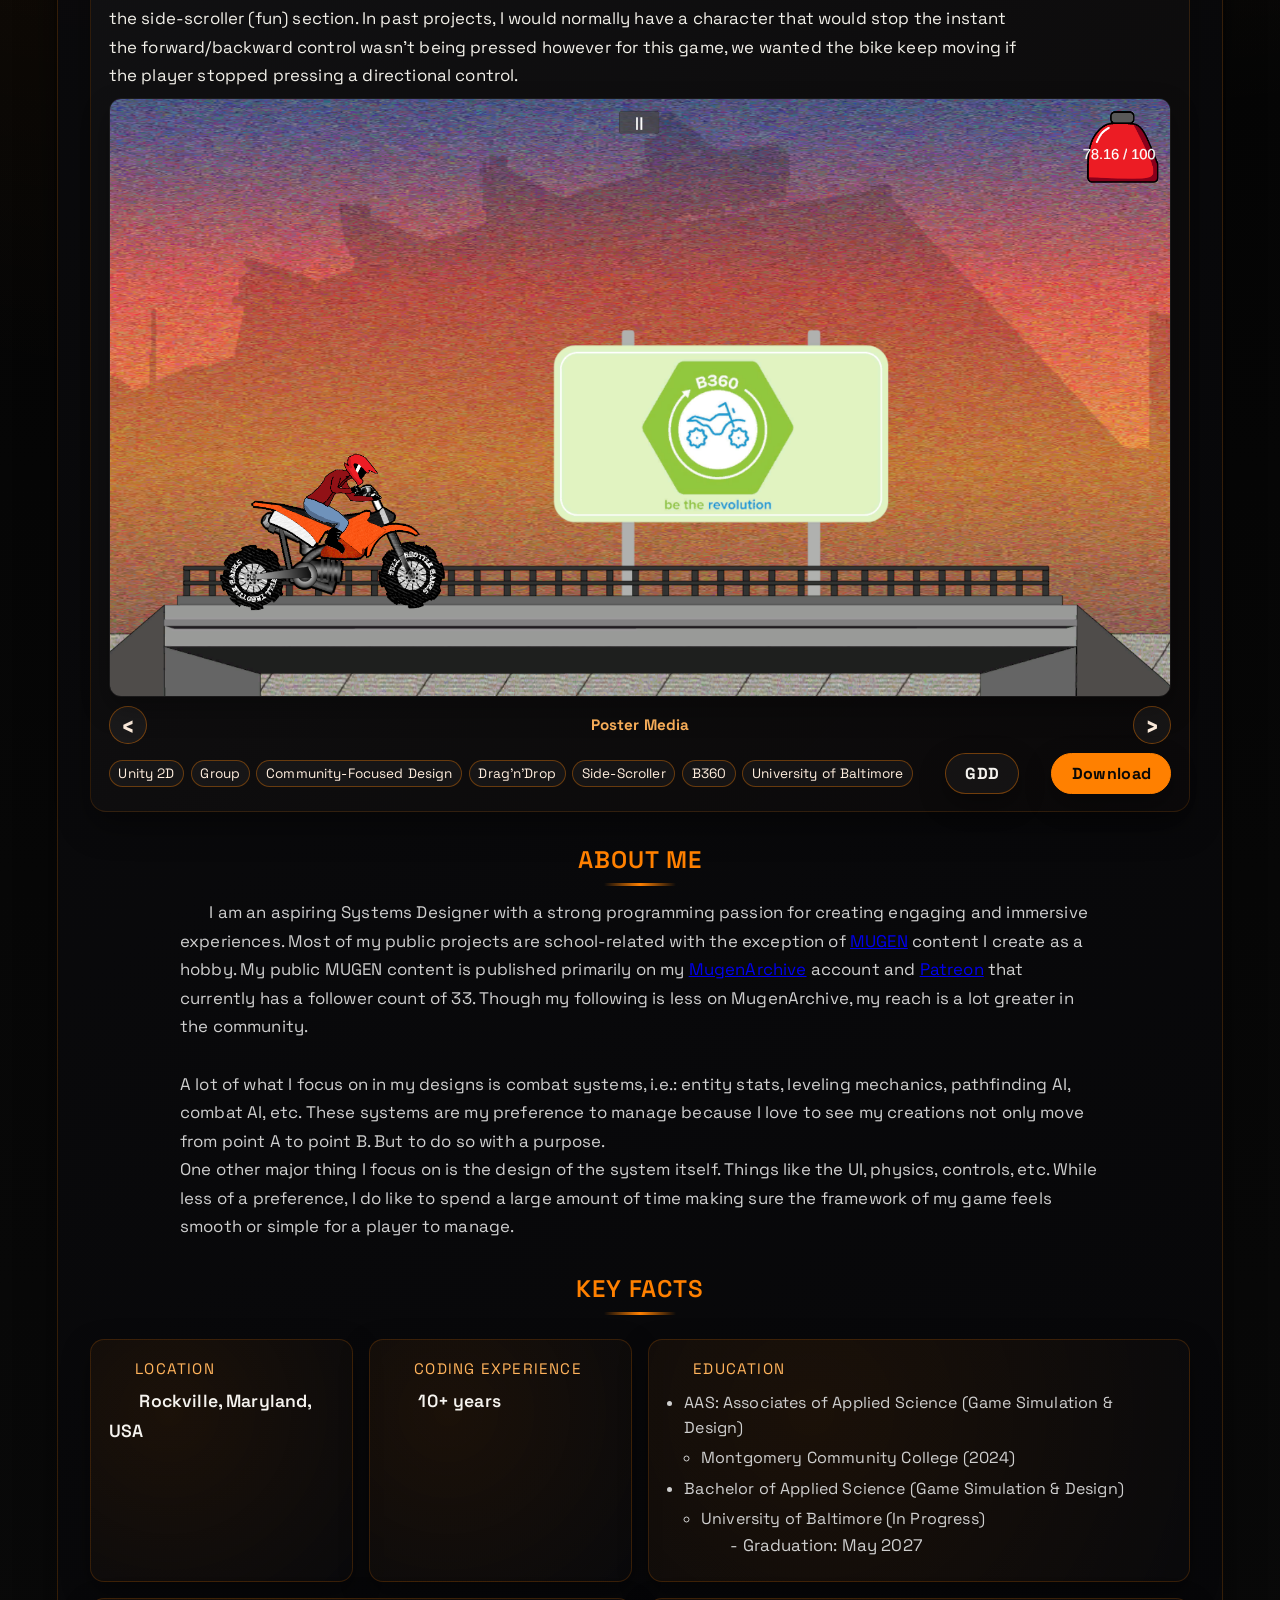
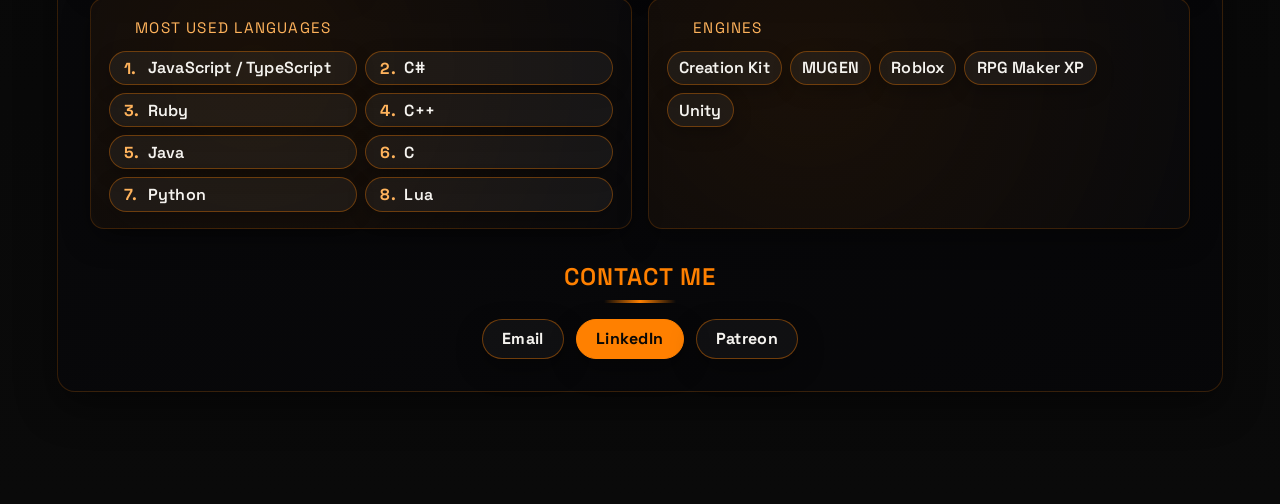
==== commit affe3174: "Visual Update" ====
--- a/index.html
+++ b/index.html
@@ -90,9 +90,7 @@
 					<div class="project-embed media-carousel" aria-label="Baltimore Drift media gallery">
 						<div class="media-stage">
 							<div class="embed-wrap media-slide is-active" data-media-title="Poster Media">
-								<img class="project-image" controls preload="metadata" src="media/baltDrift.png" type="image/png">
-									Your browser does not support the image tag.
-								</img>
+								<img class="project-image" controls preload="metadata" src="media/baltDrift.png" type="image/png"></img>
 							</div>
 						</div>
 						<div class="media-controls" aria-label="Media gallery controls">
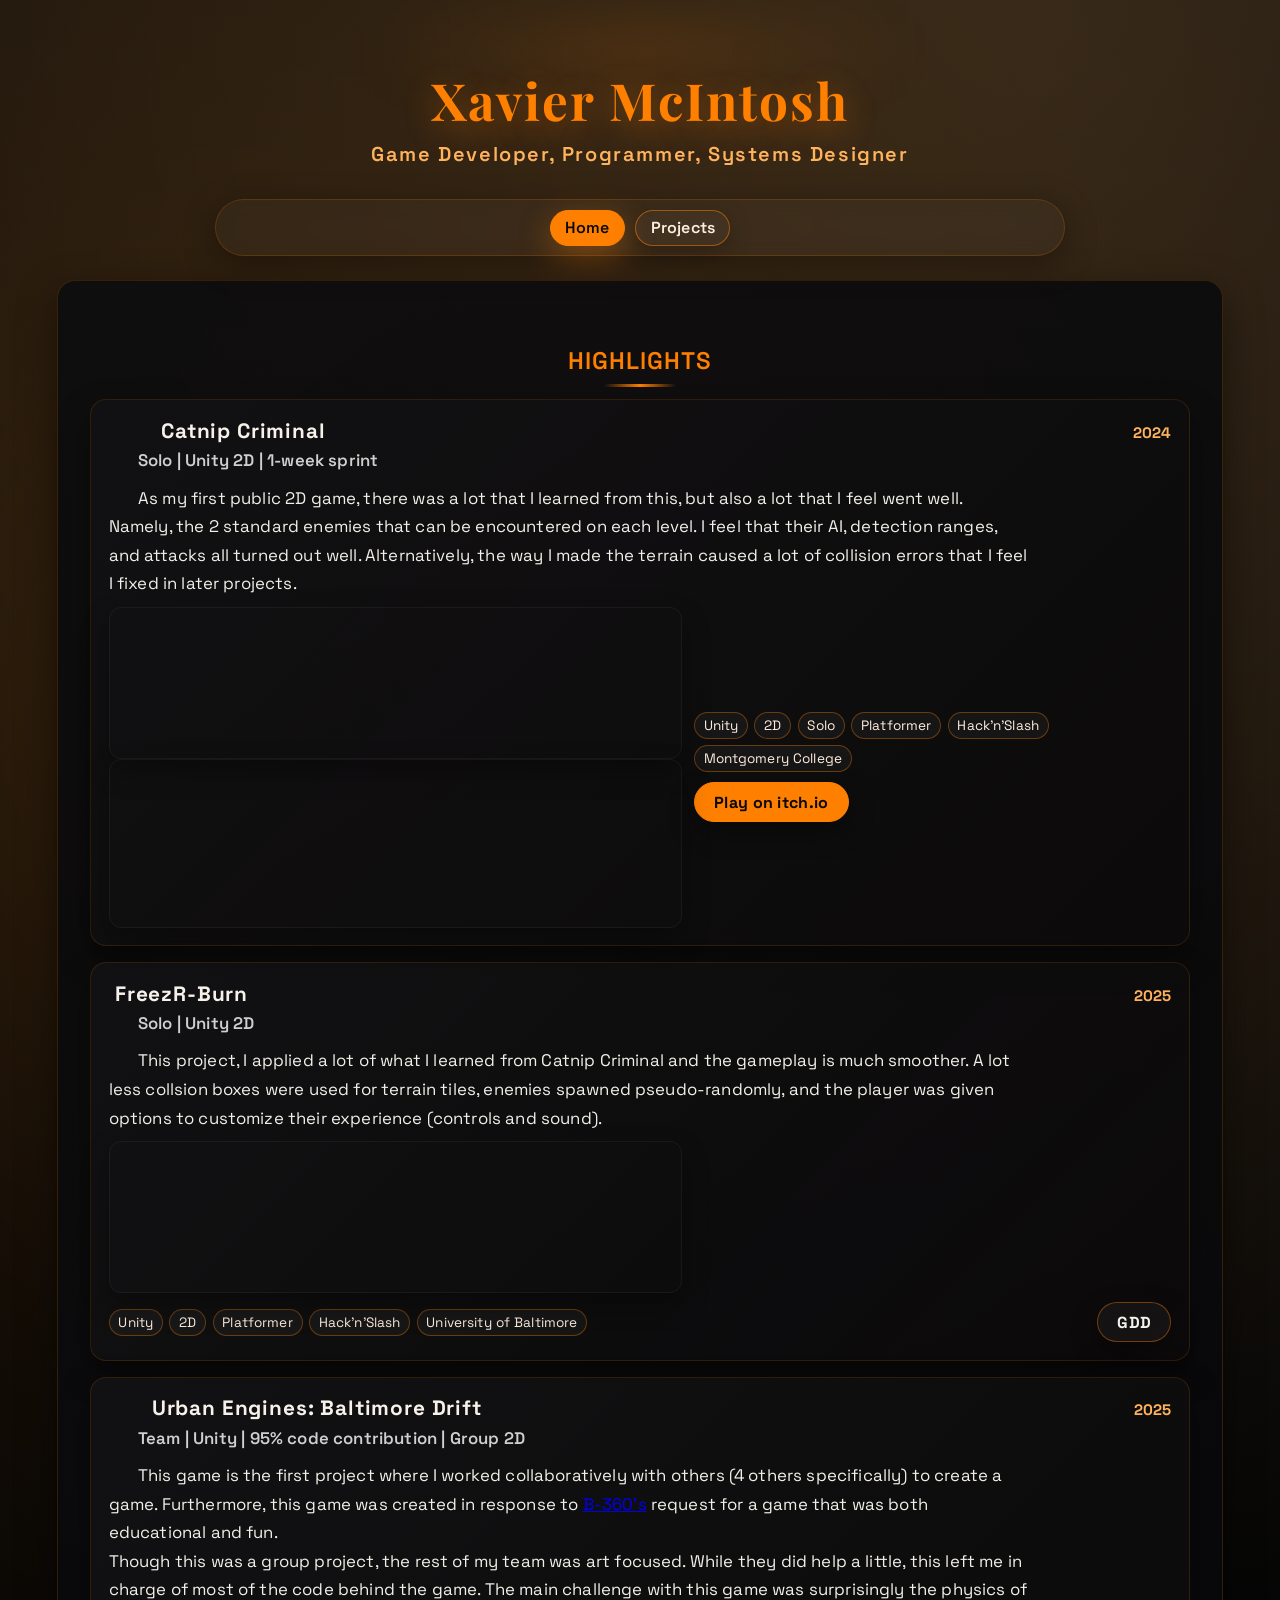
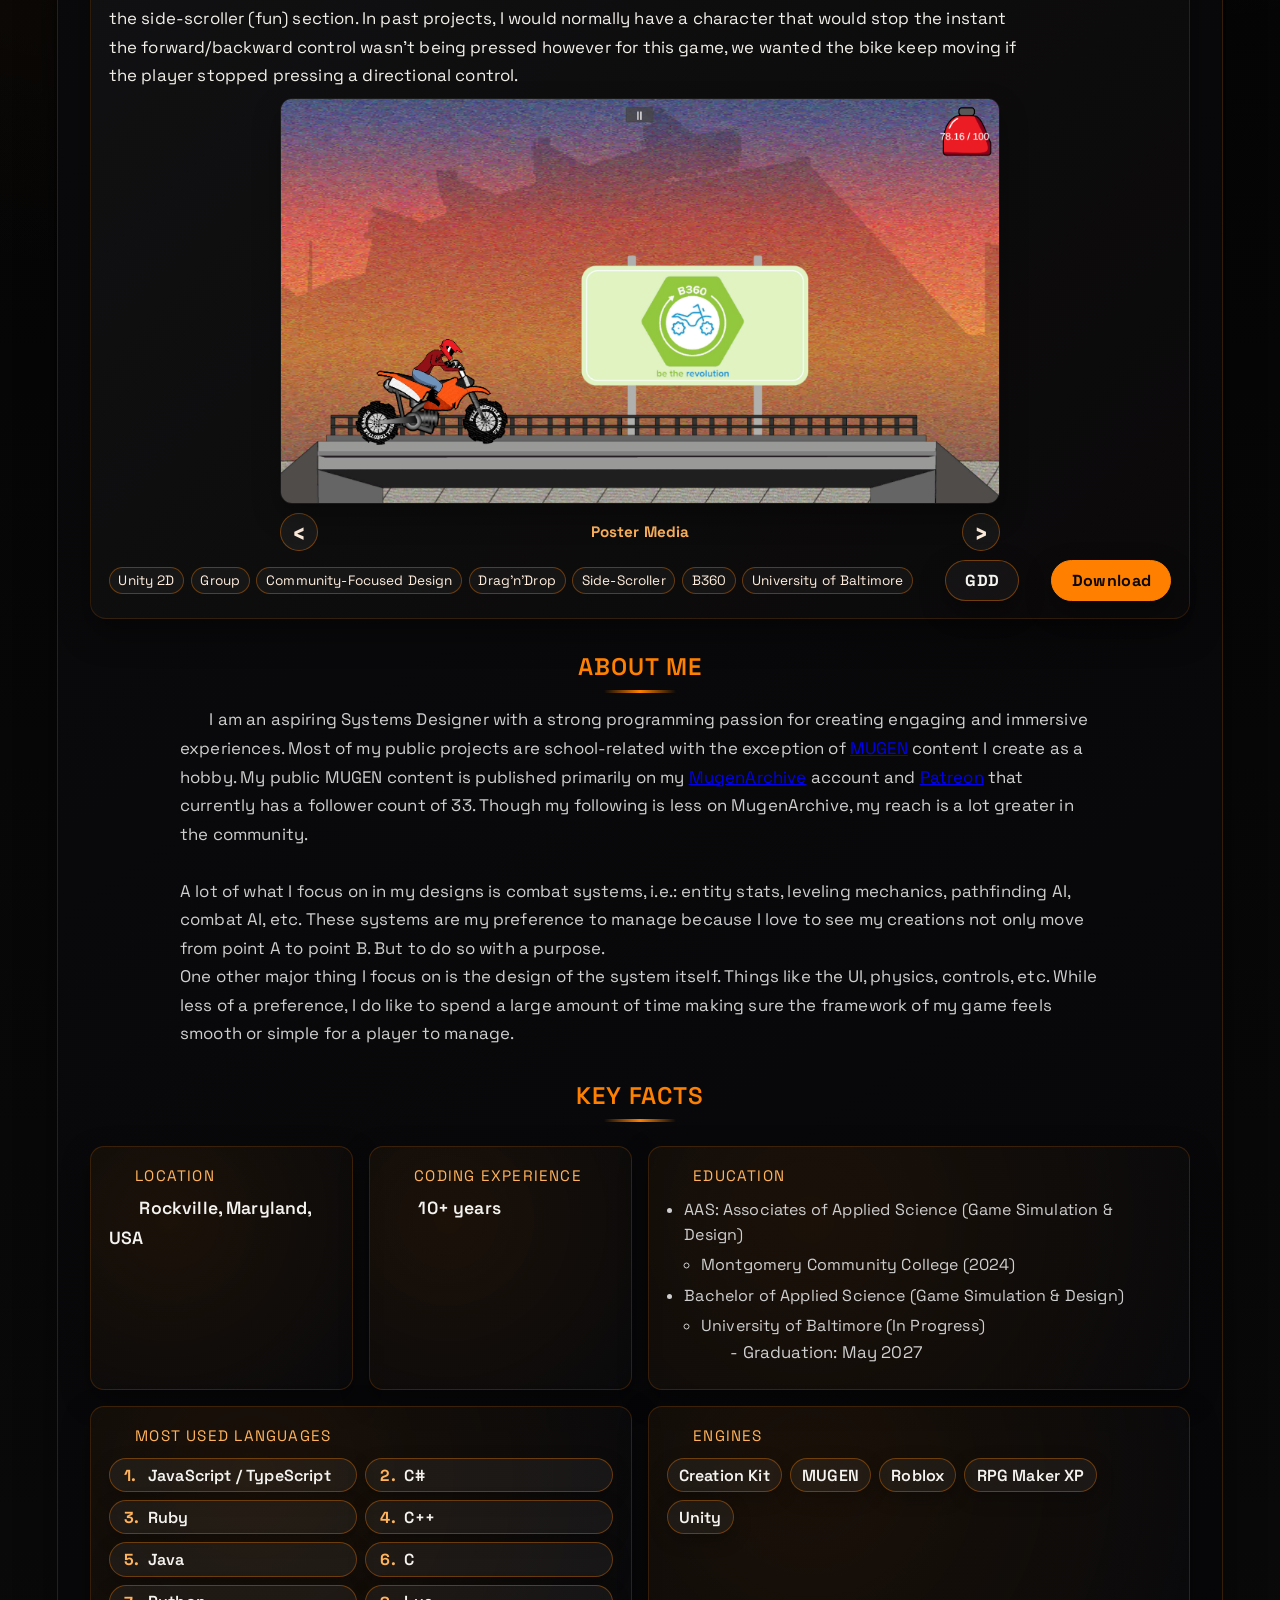
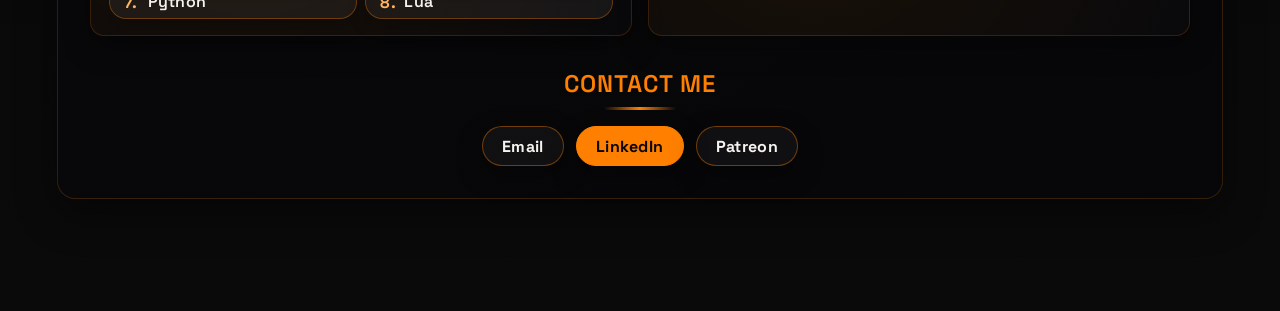
==== commit 4d154332: "Image size update" ====
--- a/index.html
+++ b/index.html
@@ -87,7 +87,7 @@
 					<p class="project-description">This game is the first project where I worked collaboratively with others (4 others specifically) to create a game. Furthermore, this game was created in response to <a href="https://b360baltimore.org/" target="_blank" rel="noopener noreferrer">B-360's</a> request for a game that was both educational and fun.<br>
 					Though this was a group project, the rest of my team was art focused. While they did help a little, this left me in charge of most of the code behind the game. The main challenge with this game was surprisingly the physics of the side-scroller (fun) section. In past projects, I would normally have a character that would stop the instant the forward/backward control wasn't being pressed however for this game, we wanted the bike keep moving if the player stopped pressing a directional control.
 					</p>
-					<div class="project-embed media-carousel" aria-label="Baltimore Drift media gallery">
+					<div class="project-embed media-carousel compact-media" aria-label="Baltimore Drift media gallery">
 						<div class="media-stage">
 							<div class="embed-wrap media-slide is-active" data-media-title="Poster Media">
 								<img class="project-image" controls preload="metadata" src="media/baltDrift.png" type="image/png"></img>
--- a/css/default.css
+++ b/css/default.css
@@ -399,6 +399,12 @@
     gap: 0.55rem;
 }
 
+.compact-media {
+    width: 100%;
+    max-width: 720px;
+    margin-inline: auto;
+}
+
 .media-stage {
     position: relative;
 }
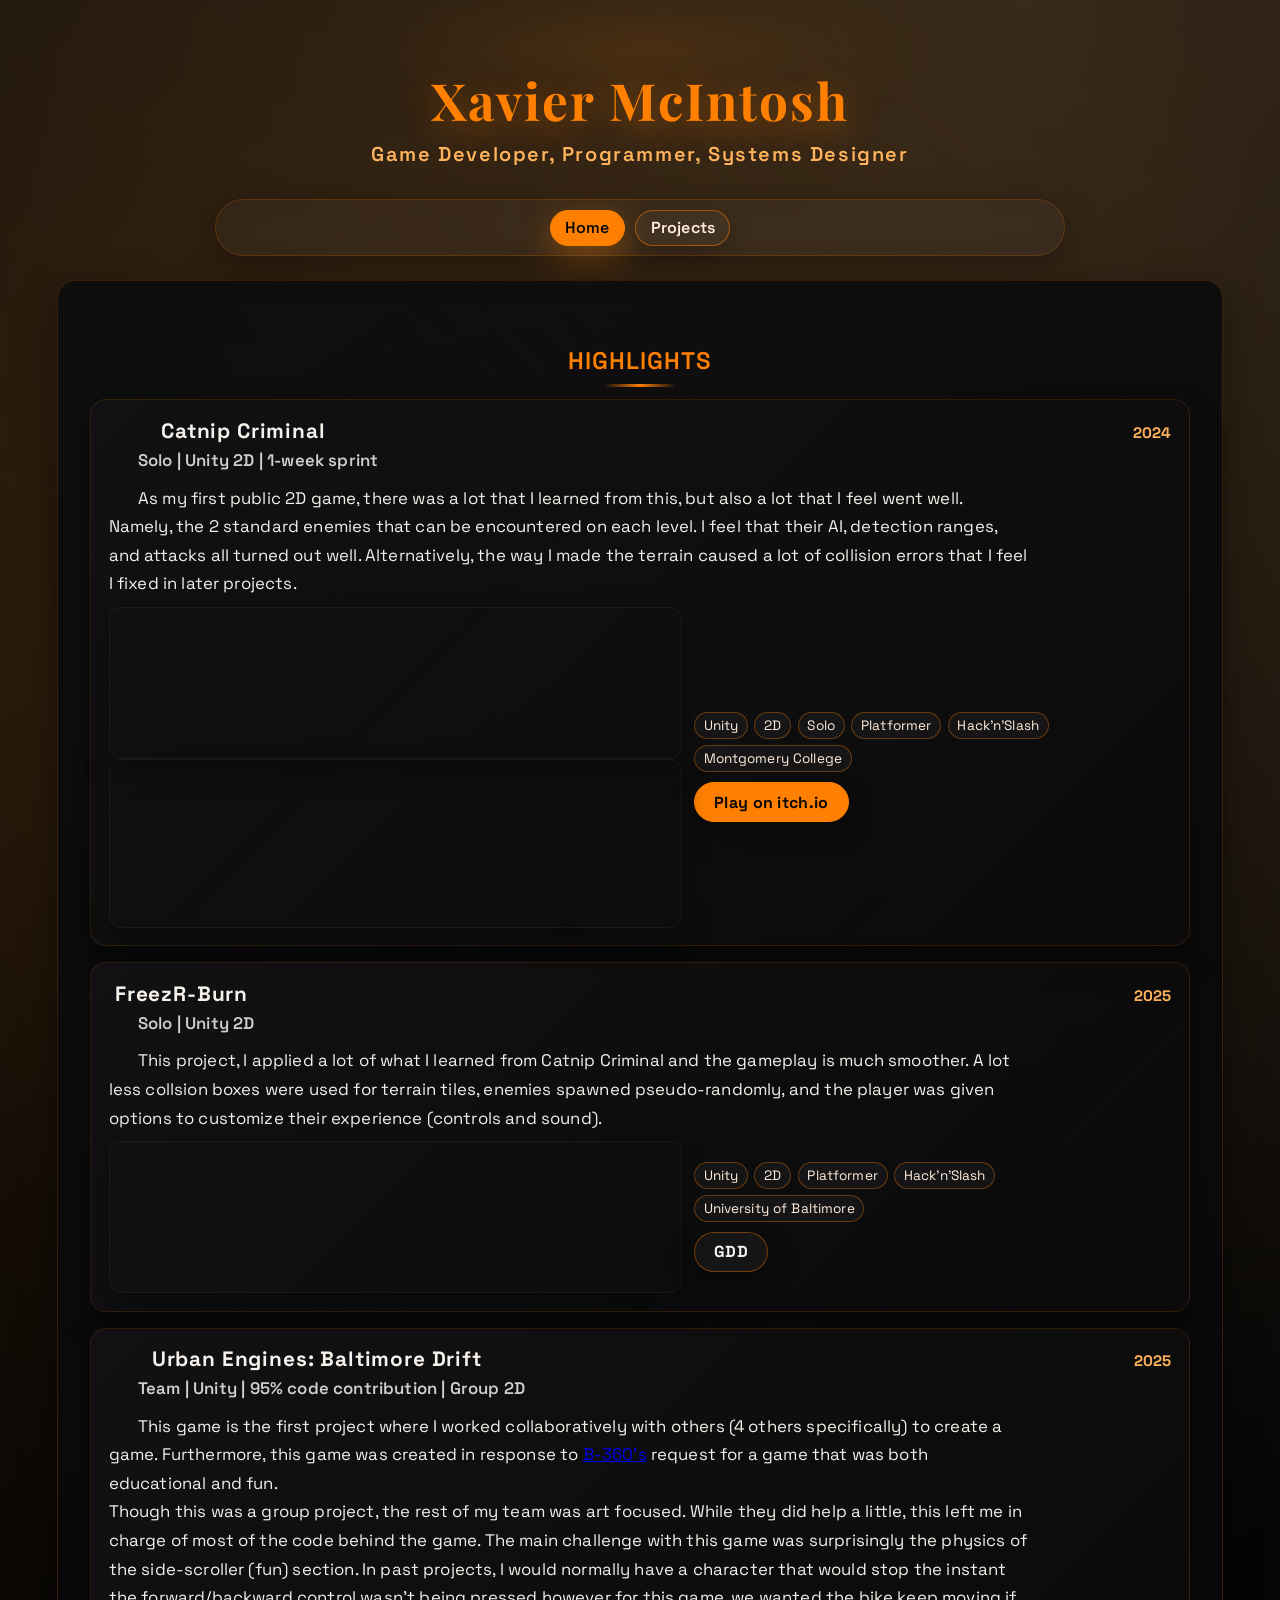
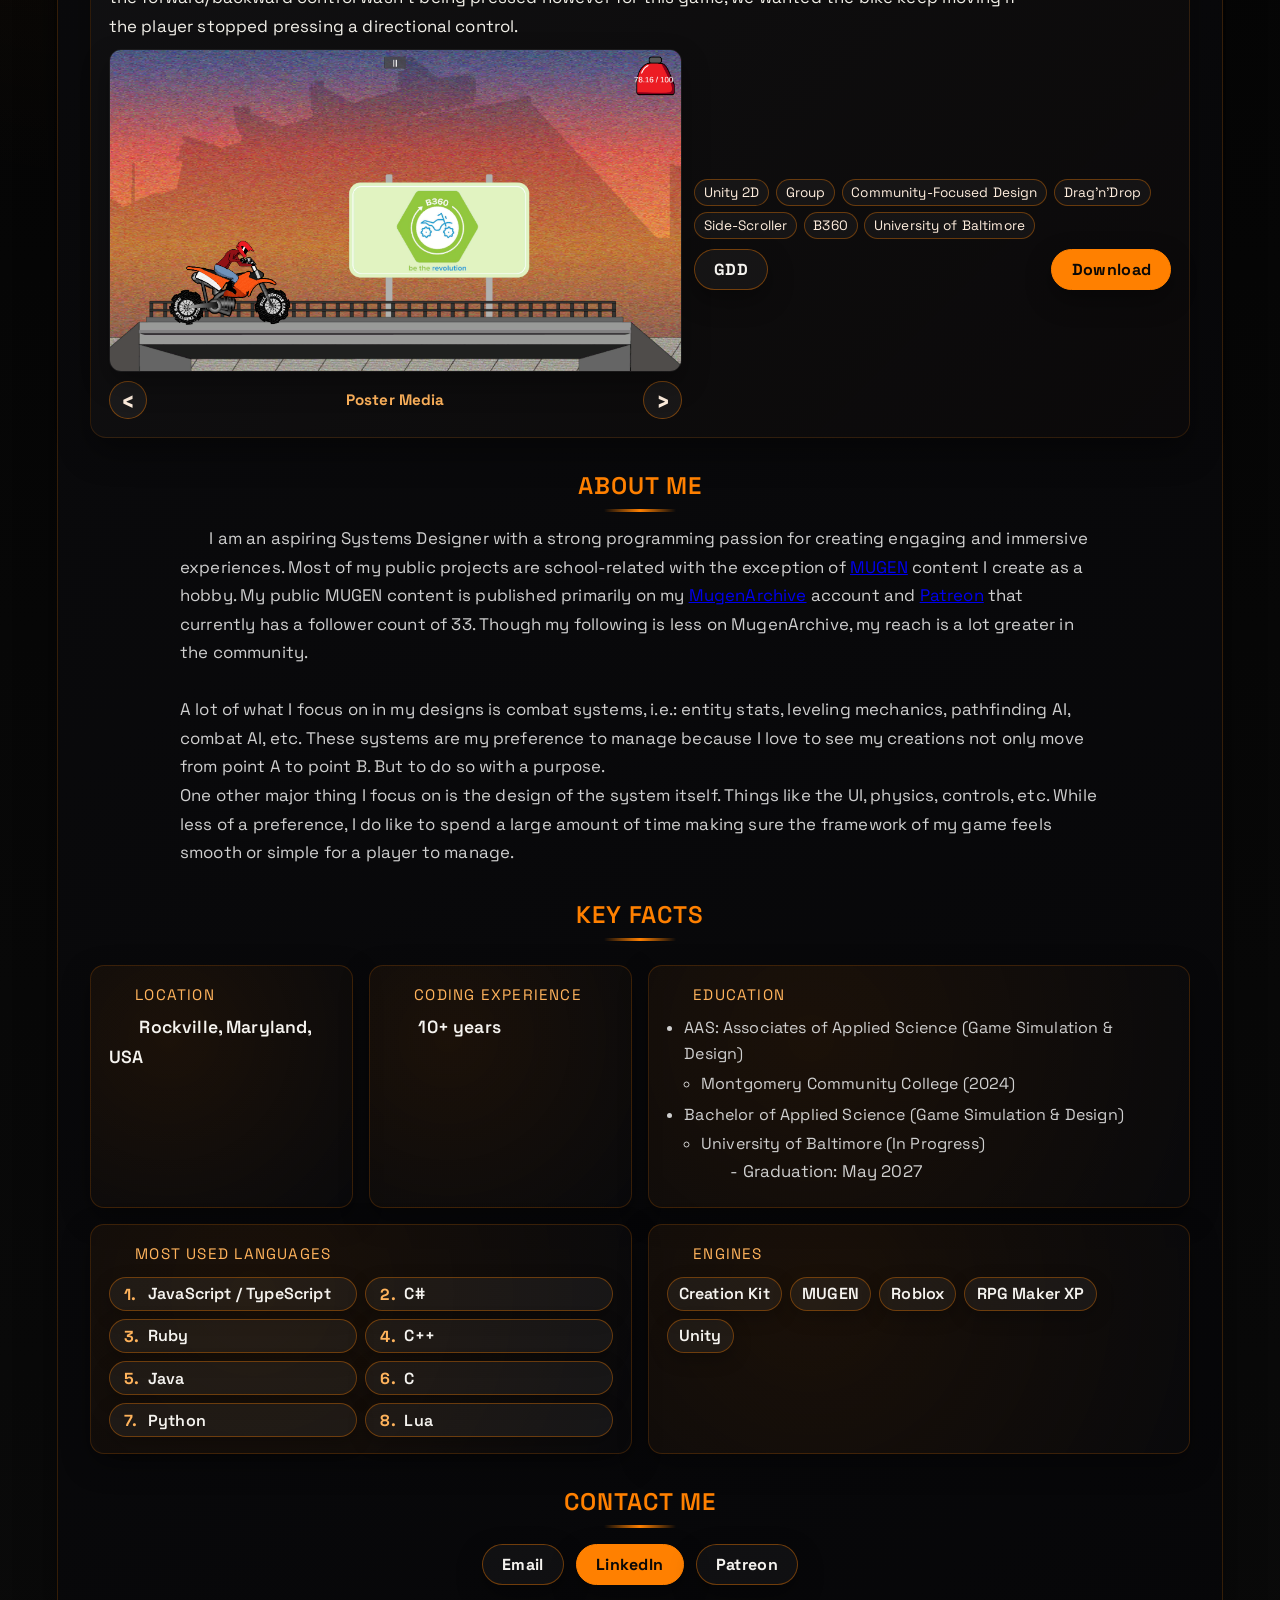
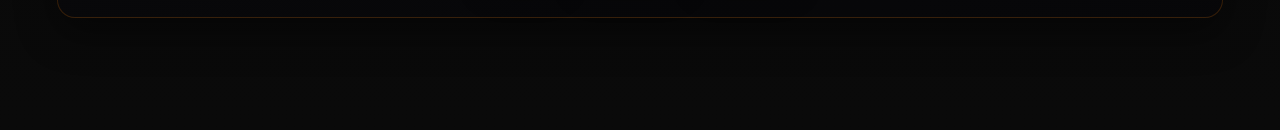
==== commit 6849956d: "Format Update" ====
--- a/index.html
+++ b/index.html
@@ -64,16 +64,16 @@
 								<iframe src="https://www.youtube.com/embed/46uiu7GMymo" title="FreezR-Burn Showcase + Walkthrough" frameborder="0" allow="accelerometer; autoplay; clipboard-write; encrypted-media; gyroscope; picture-in-picture; web-share" referrerpolicy="strict-origin-when-cross-origin" allowfullscreen></iframe>
 							</div>
 						</div>
-					</div>
-					<div class="project-actions">
-						<div class="project-tags">
-							<span class="tag">Unity</span>
-							<span class="tag">2D</span>
-							<span class="tag">Platformer</span>
-							<span class="tag">Hack'n'Slash</span>
-							<span class="tag">University of Baltimore</span>
-						</div>
-						<a class="cta-button" href="https://docs.google.com/document/d/1O6h6tzzwibSC8hyhrvHvFsMnS9JlAKzaH1sHQv_SZjg/edit?usp=sharing" target="_blank" rel="noopener noreferrer">GDD</a>
+						<div class="project-actions">
+							<div class="project-tags">
+								<span class="tag">Unity</span>
+								<span class="tag">2D</span>
+								<span class="tag">Platformer</span>
+								<span class="tag">Hack'n'Slash</span>
+								<span class="tag">University of Baltimore</span>
+							</div>
+							<a class="cta-button" href="https://docs.google.com/document/d/1O6h6tzzwibSC8hyhrvHvFsMnS9JlAKzaH1sHQv_SZjg/edit?usp=sharing" target="_blank" rel="noopener noreferrer">GDD</a>
+						</div>
 					</div>
 				</article>
 				<article class="project-card">
@@ -87,30 +87,32 @@
 					<p class="project-description">This game is the first project where I worked collaboratively with others (4 others specifically) to create a game. Furthermore, this game was created in response to <a href="https://b360baltimore.org/" target="_blank" rel="noopener noreferrer">B-360's</a> request for a game that was both educational and fun.<br>
 					Though this was a group project, the rest of my team was art focused. While they did help a little, this left me in charge of most of the code behind the game. The main challenge with this game was surprisingly the physics of the side-scroller (fun) section. In past projects, I would normally have a character that would stop the instant the forward/backward control wasn't being pressed however for this game, we wanted the bike keep moving if the player stopped pressing a directional control.
 					</p>
-					<div class="project-embed media-carousel compact-media" aria-label="Baltimore Drift media gallery">
-						<div class="media-stage">
-							<div class="embed-wrap media-slide is-active" data-media-title="Poster Media">
-								<img class="project-image" controls preload="metadata" src="media/baltDrift.png" type="image/png"></img>
-							</div>
-						</div>
-						<div class="media-controls" aria-label="Media gallery controls">
-							<button class="media-button media-prev" type="button" aria-label="Previous media">&lsaquo;</button>
-							<p class="media-caption" aria-live="polite">Poster Media</p>
-							<button class="media-button media-next" type="button" aria-label="Next media">&rsaquo;</button>
-						</div>
-					</div>
-					<div class="project-actions">
-						<div class="project-tags">
-							<span class="tag">Unity 2D</span>
-							<span class="tag">Group</span>
-							<span class="tag">Community-Focused Design</span>
-							<span class="tag">Drag'n'Drop</span>
-							<span class="tag">Side-Scroller</span>
-							<span class="tag">B360</span>
-							<span class="tag">University of Baltimore</span>
-						</div>
-						<a class="cta-button" href="https://docs.google.com/document/d/1xGjw3XlNns646ASQZ-5f9fw0waR5Laa9ezNbfbkbyRg/edit?usp=sharing" target="_blank" rel="noopener noreferrer">GDD</a>
-						<a class="cta-button primary" href="https://github.com/PrimeNuggets/Full-Throttle--Baltimore-Drift/releases/tag/v1.1.0" target="_blank" rel="noopener noreferrer">Download</a>
+					<div class="project-body">
+						<div class="project-embed media-carousel compact-media" aria-label="Baltimore Drift media gallery">
+							<div class="media-stage">
+								<div class="embed-wrap media-slide is-active" data-media-title="Poster Media">
+									<img class="project-image" controls preload="metadata" src="media/baltDrift.png" type="image/png"></img>
+								</div>
+							</div>
+							<div class="media-controls" aria-label="Media gallery controls">
+								<button class="media-button media-prev" type="button" aria-label="Previous media">&lsaquo;</button>
+								<p class="media-caption" aria-live="polite">Poster Media</p>
+								<button class="media-button media-next" type="button" aria-label="Next media">&rsaquo;</button>
+							</div>
+						</div>
+						<div class="project-actions">
+							<div class="project-tags">
+								<span class="tag">Unity 2D</span>
+								<span class="tag">Group</span>
+								<span class="tag">Community-Focused Design</span>
+								<span class="tag">Drag'n'Drop</span>
+								<span class="tag">Side-Scroller</span>
+								<span class="tag">B360</span>
+								<span class="tag">University of Baltimore</span>
+							</div>
+							<a class="cta-button" href="https://docs.google.com/document/d/1xGjw3XlNns646ASQZ-5f9fw0waR5Laa9ezNbfbkbyRg/edit?usp=sharing" target="_blank" rel="noopener noreferrer">GDD</a>
+							<a class="cta-button primary" href="https://github.com/PrimeNuggets/Full-Throttle--Baltimore-Drift/releases/tag/v1.1.0" target="_blank" rel="noopener noreferrer">Download</a>
+						</div>
 					</div>
 				</article>
 			</section>
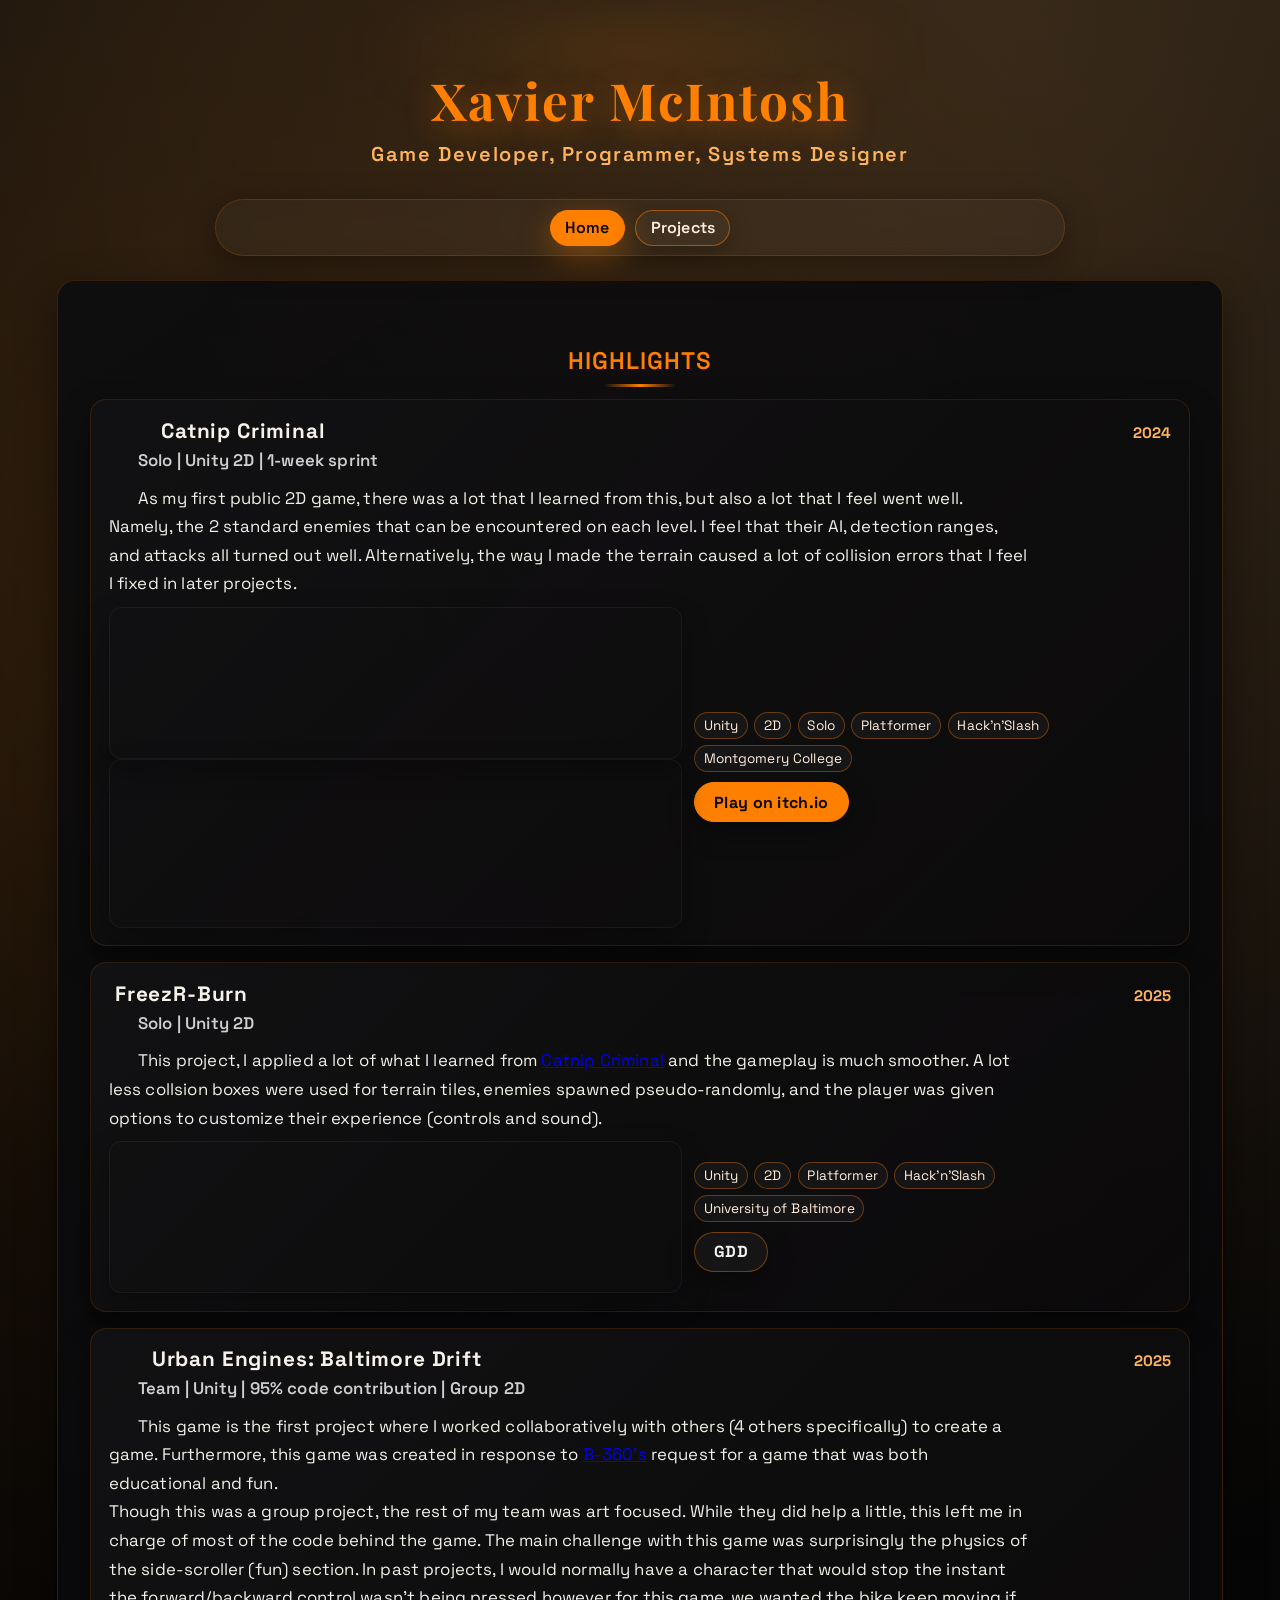
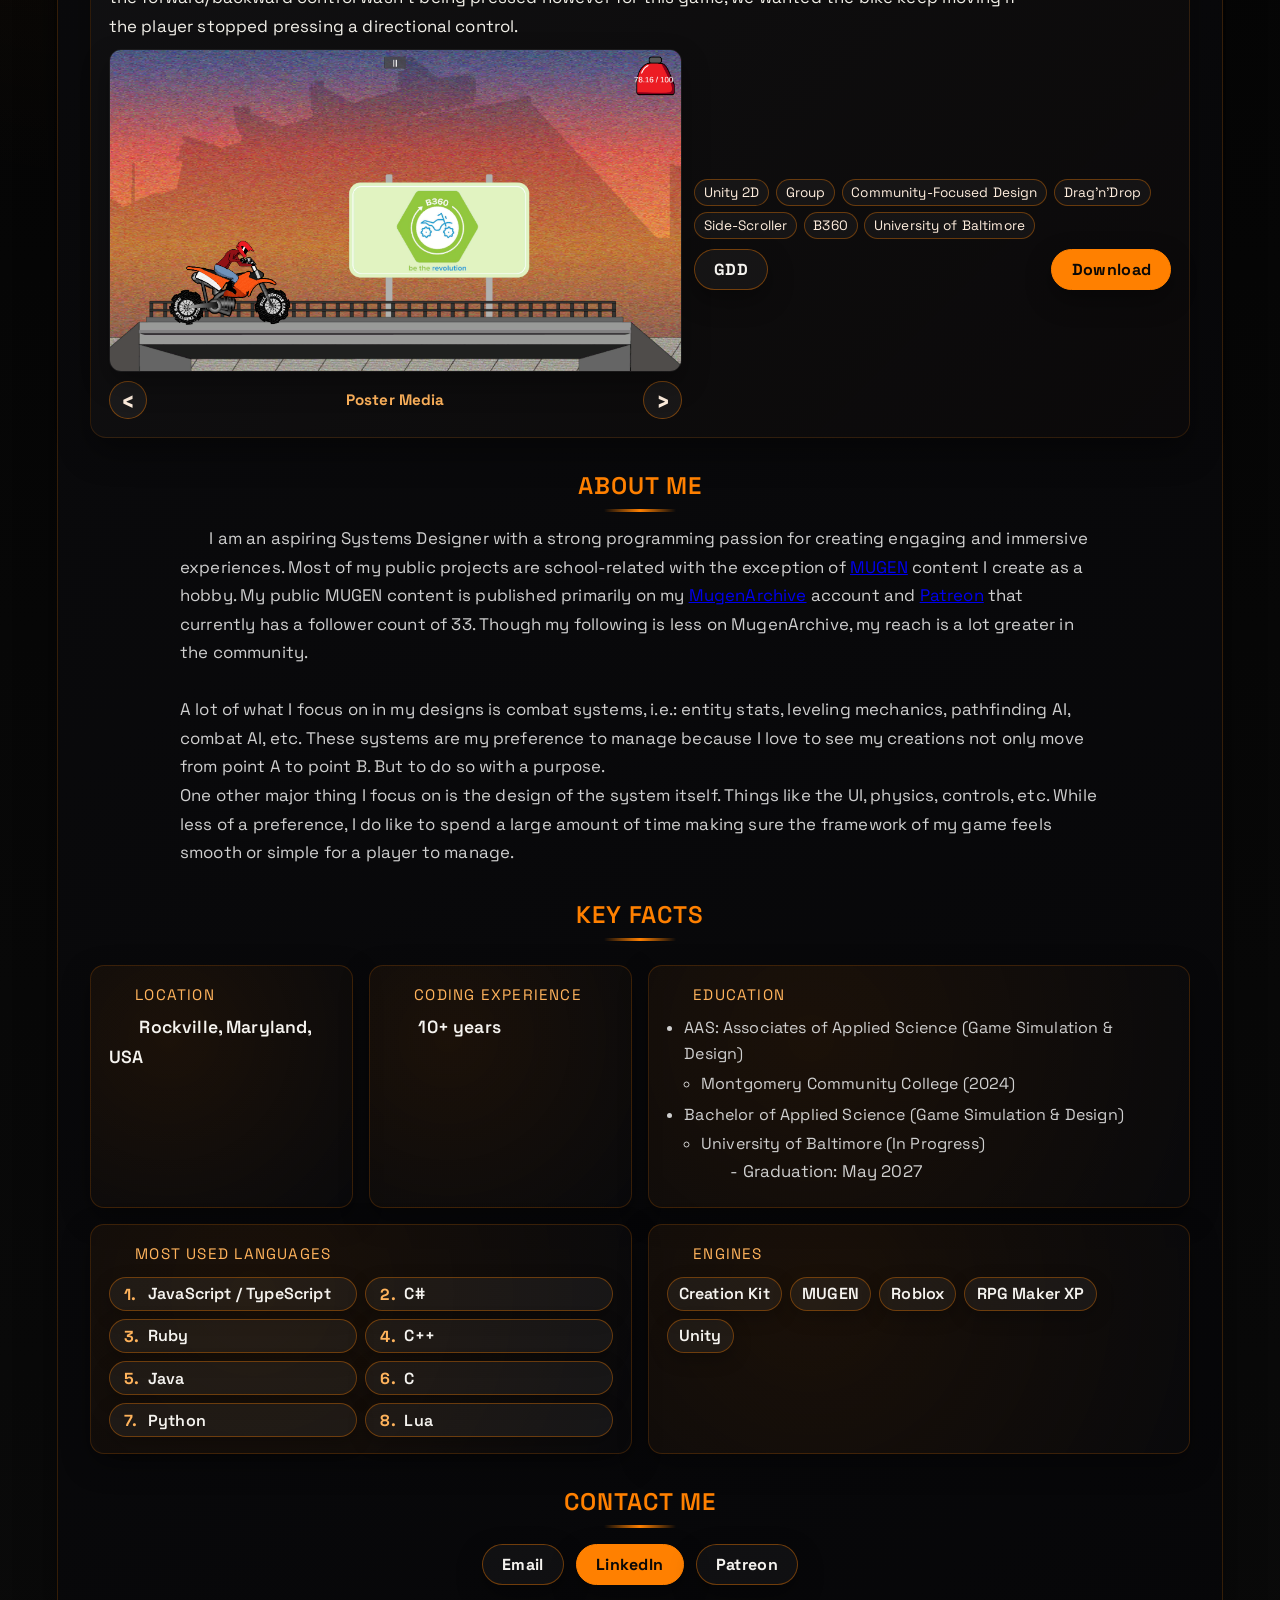
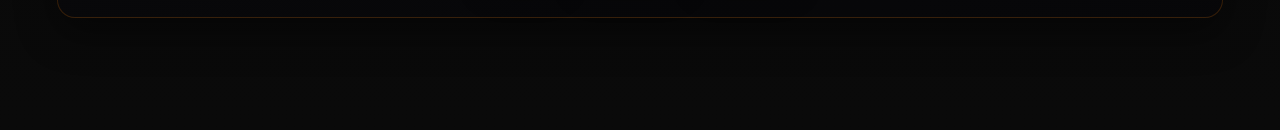
==== commit de848b4d: "Description updates" ====
--- a/index.html
+++ b/index.html
@@ -57,7 +57,7 @@
 						</div>
 						<span class="project-year">2025</span>
 					</div>
-					<p class="project-description">This project, I applied a lot of what I learned from Catnip Criminal and the gameplay is much smoother. A lot less collsion boxes were used for terrain tiles, enemies spawned pseudo-randomly, and the player was given options to customize their experience (controls and sound).</p>
+					<p class="project-description">This project, I applied a lot of what I learned from <a href="pages/projects.html#catnip-criminal">Catnip Criminal</a> and the gameplay is much smoother. A lot less collsion boxes were used for terrain tiles, enemies spawned pseudo-randomly, and the player was given options to customize their experience (controls and sound).</p>
 					<div class="project-body">
 						<div class="project-embed">
 							<div class="embed-wrap">
